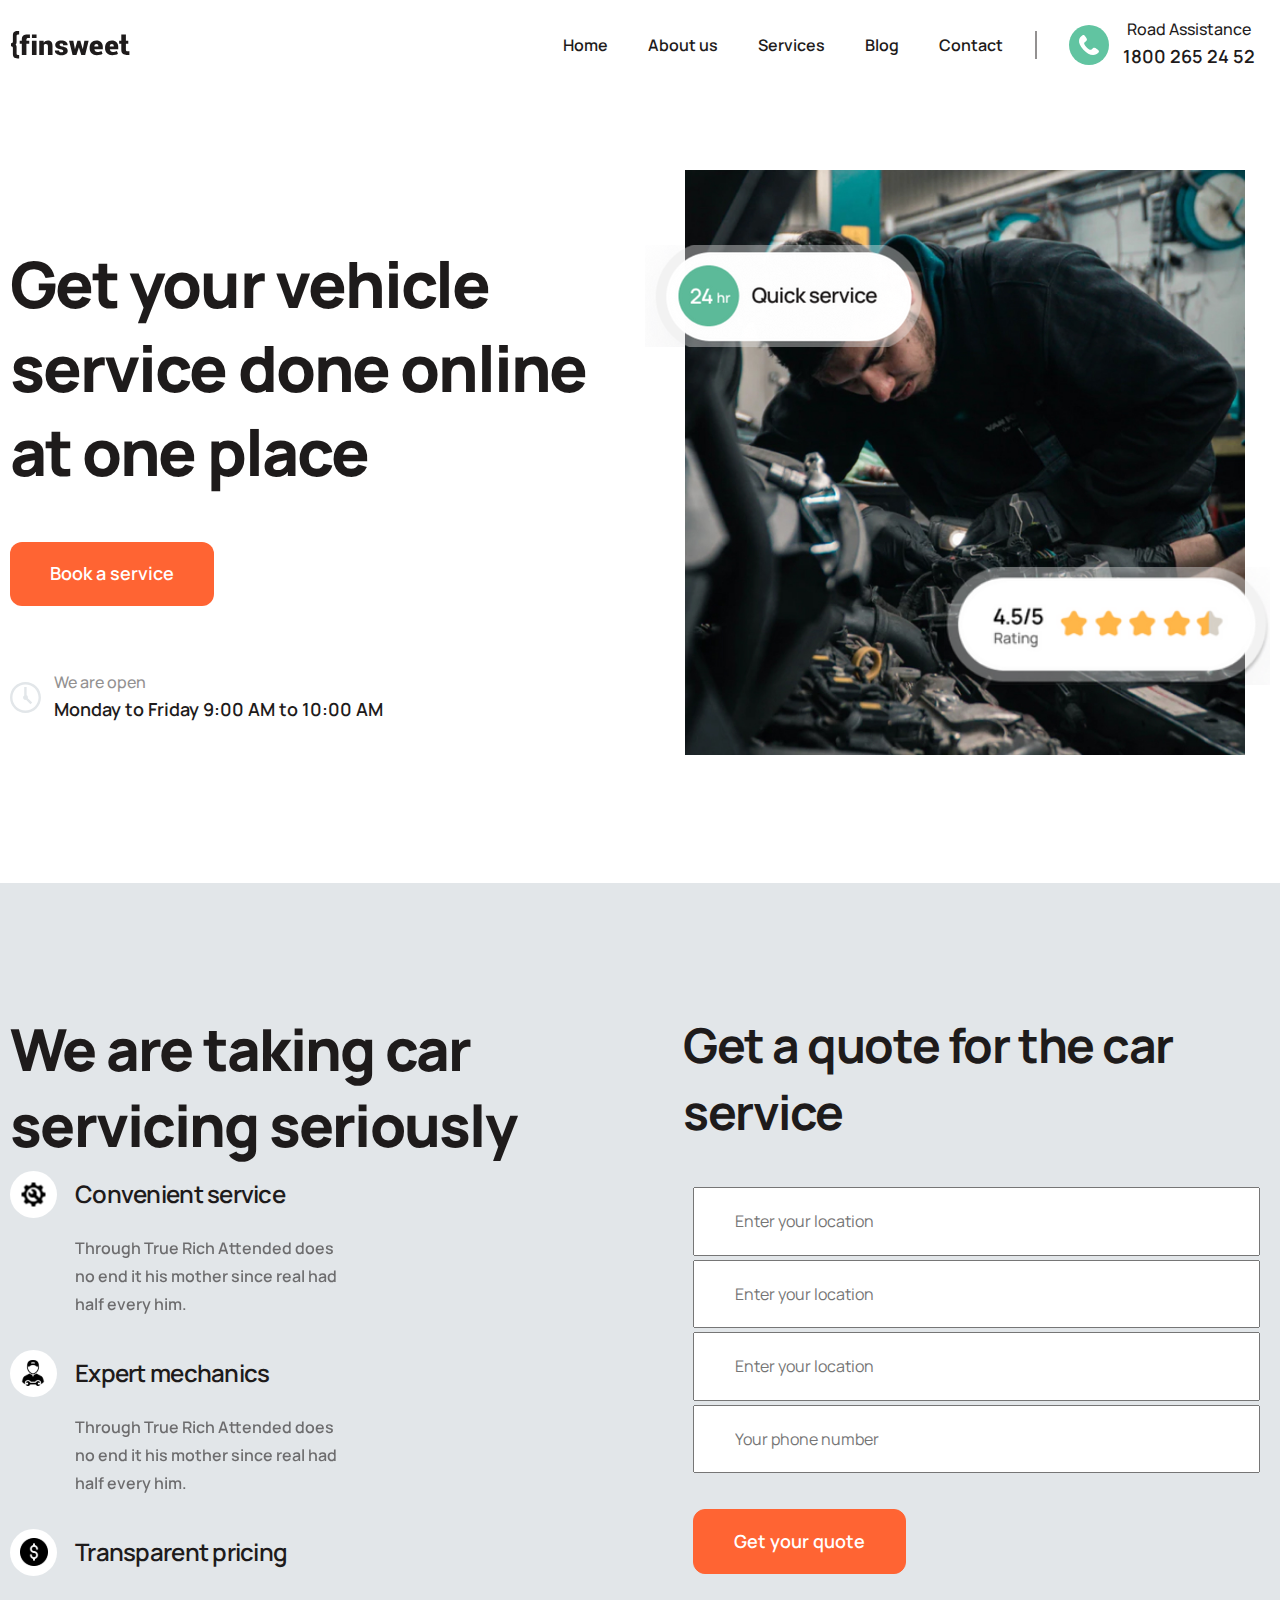
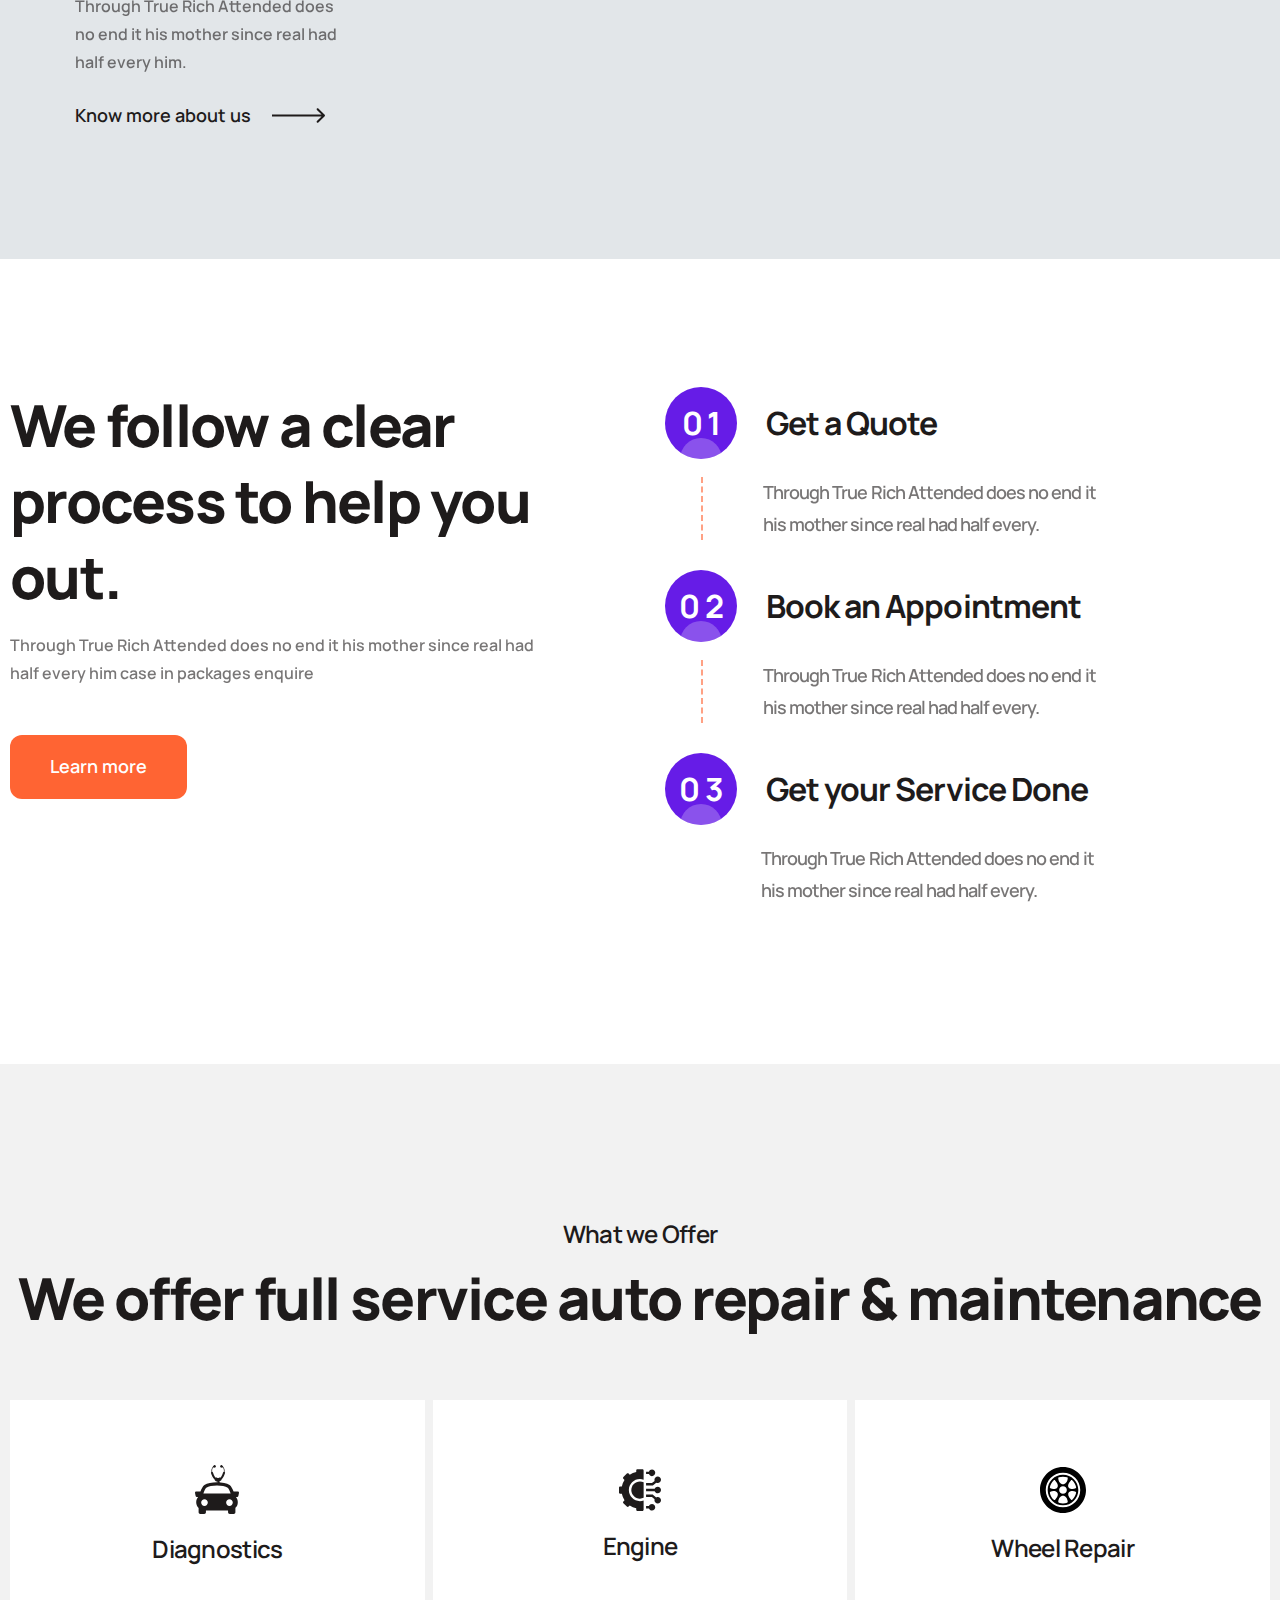
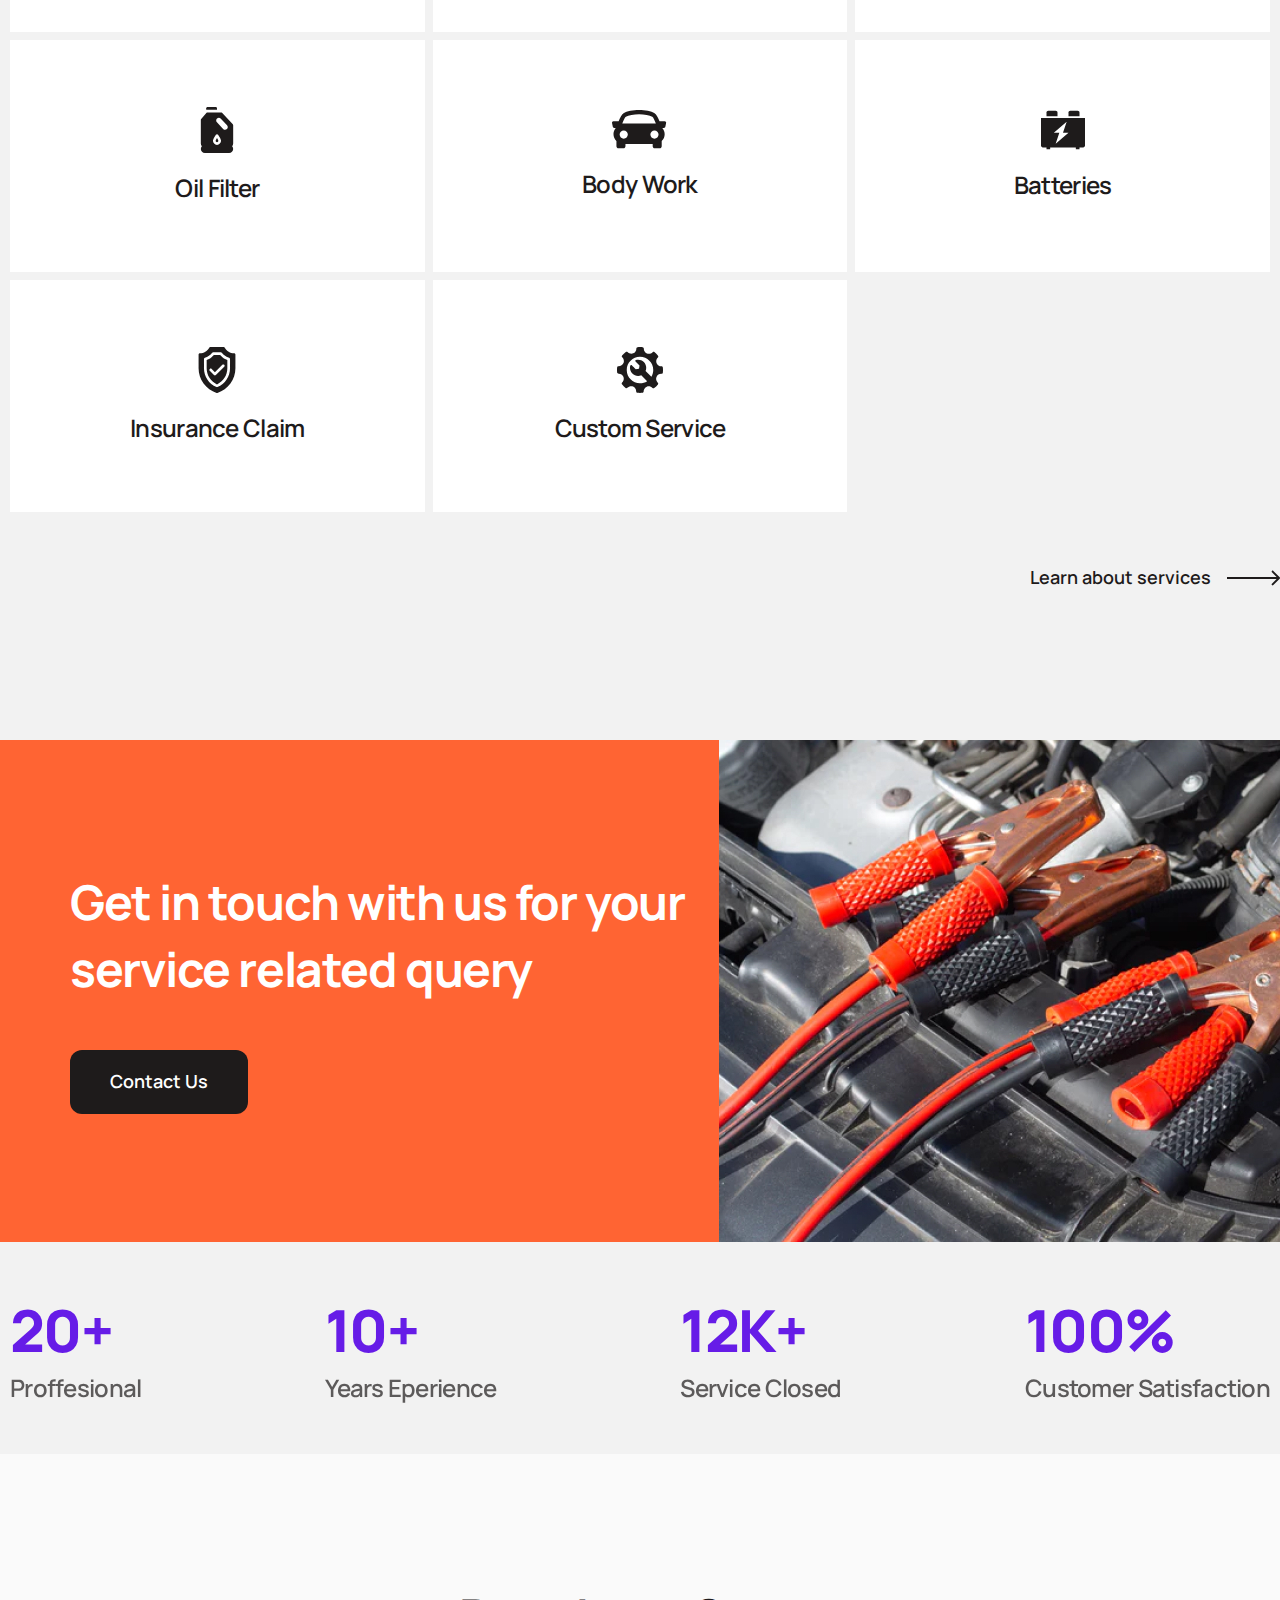
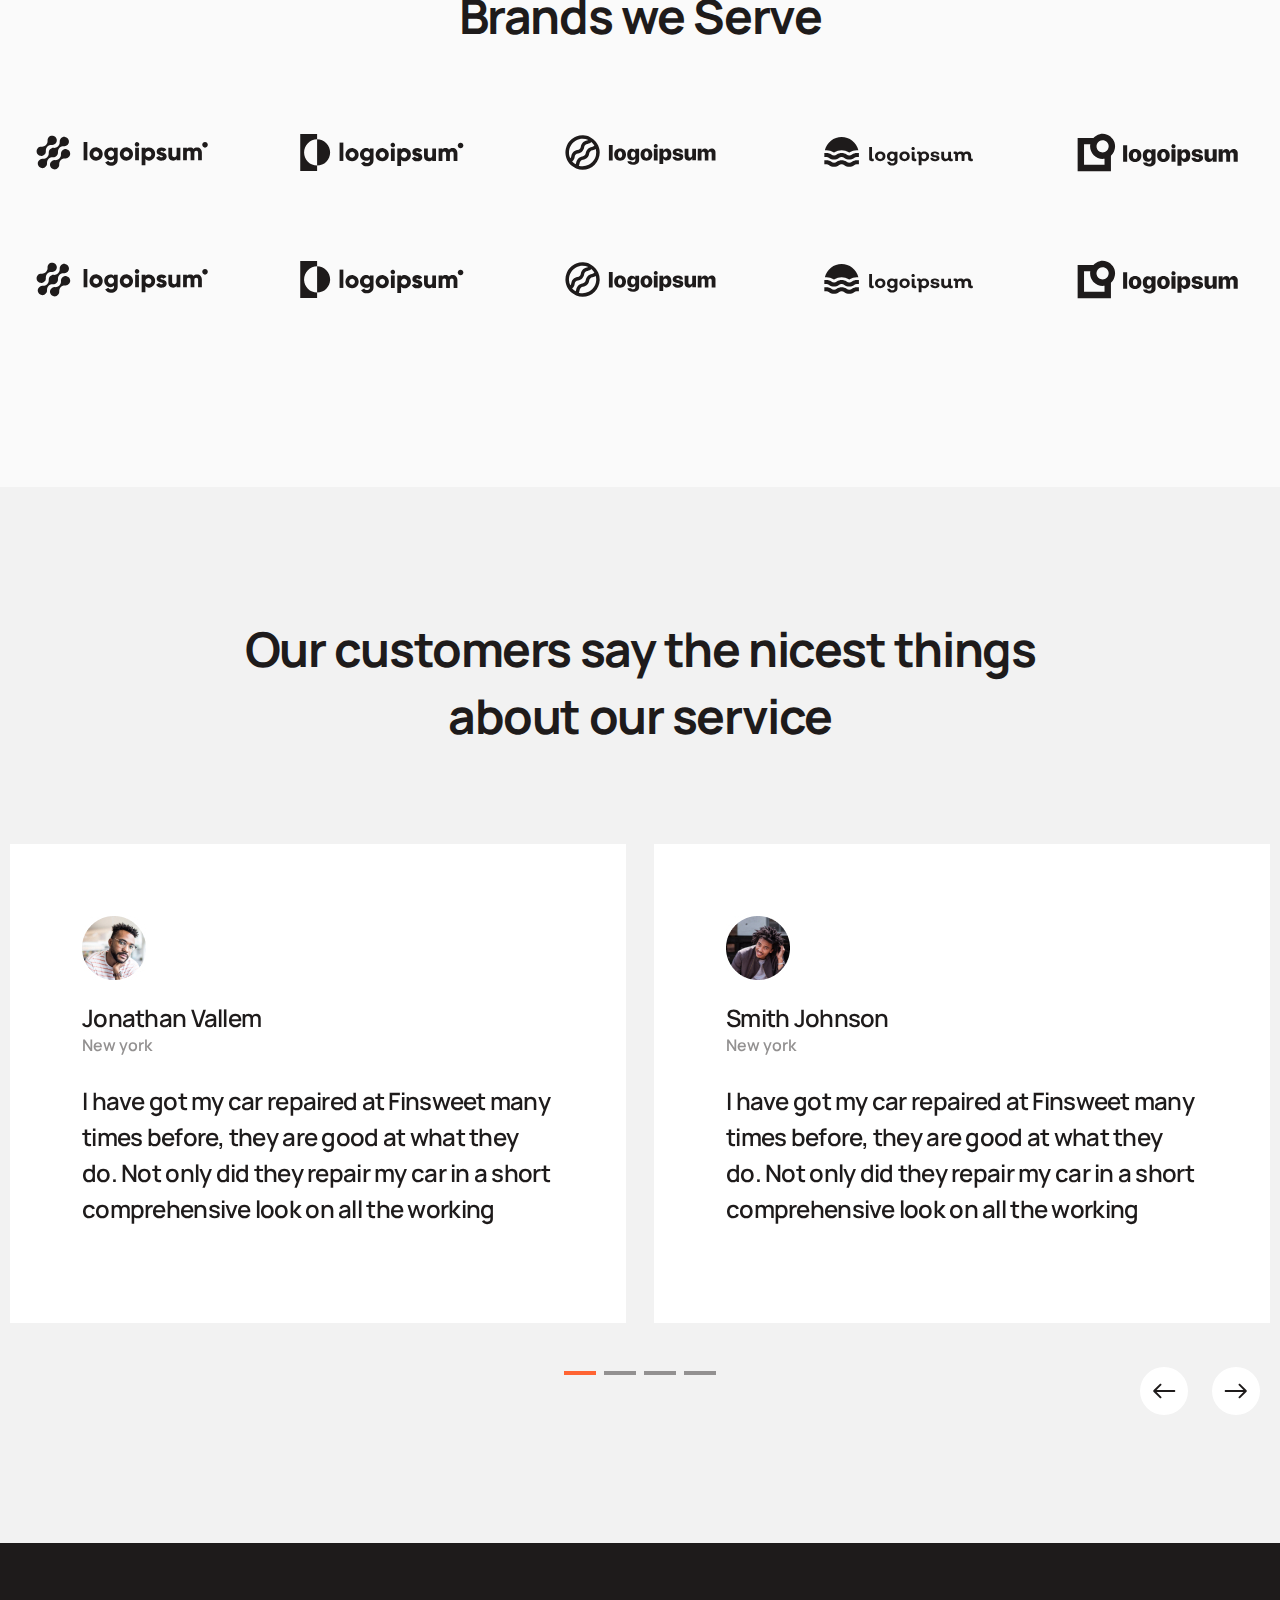
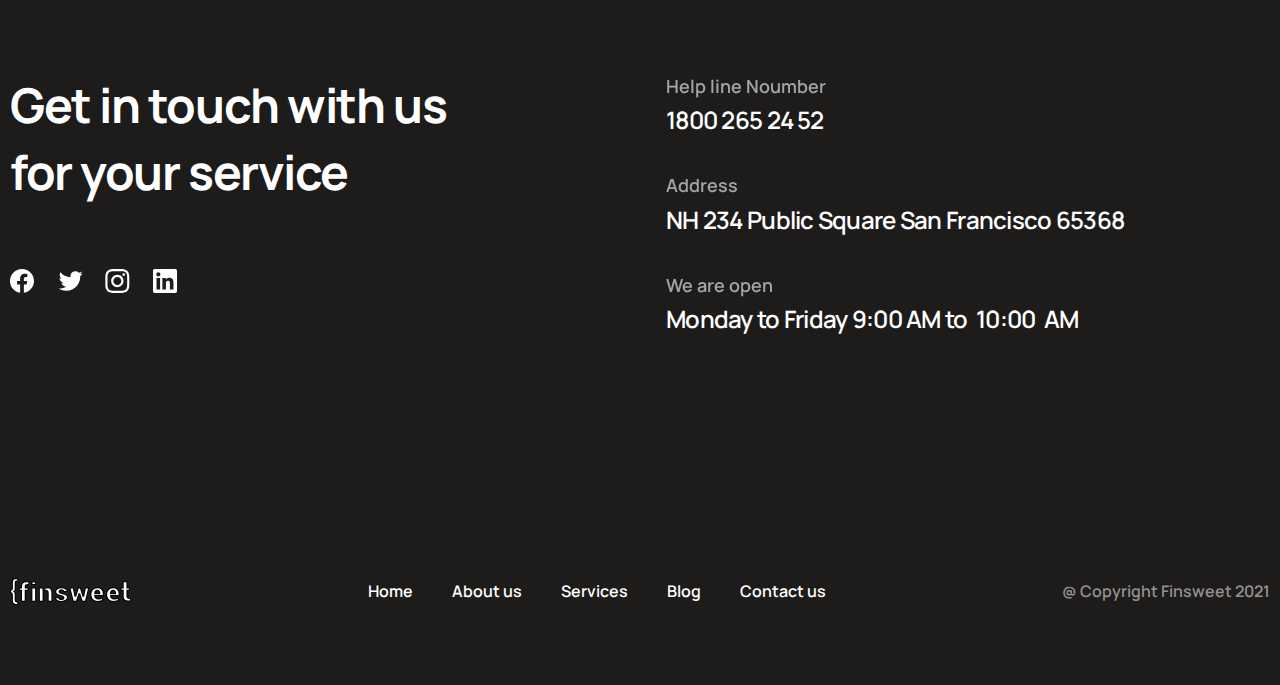
==== index.html @ 0514cd1c "Initial commit" ====
<!DOCTYPE html>
<html lang="en">
<head>
  <meta charset="UTF-8">
  <meta http-equiv="X-UA-Compatible" content="IE=edge">
  <meta name="viewport" content="width=device-width, initial-scale=1.0">
  <title>Home</title>
  <link rel="stylesheet" href="https://unpkg.com/swiper@8/swiper-bundle.min.css"/>
  <link rel="stylesheet" href="./css/style.css">
  <link rel="stylesheet" href="./css/media.css">
  <link rel="stylesheet" href="./css/normalize.css">
  <link rel="preconnect" href="https://fonts.googleapis.com">
  <link rel="preconnect" href="https://fonts.gstatic.com" crossorigin>
  <link href="https://fonts.googleapis.com/css2?family=Manrope&display=swap" rel="stylesheet">
<body>
  <div class="wrapper">

    <header class="header">
      <a href="#" target="Company `s logo">
        <img class ="logo-header" src="./images/Logo-header.svg" alt="logo">
      </a>

      <div class="nav-wrapper">
        <nav class="navigation-header">
          <ul class="navigation-header__list">
            <li class="navigation-header__item">
              <a class="navigation-header__link" href="./index.html">Home</a>
            </li>
            <li class="navigation-header__item">
              <a class="navigation-header__link" href="#">About us</a>
            </li>
            <li class="navigation-header__item">
              <a class="navigation-header__link" href="./services.html">Services</a>
            </li>
            <li class="navigation-header__item">
              <a class="navigation-header__link" href="#">Blog</a>
            </li>
            <li class="navigation-header__item">
              <a class="navigation-header__link" href="#">Contact</a>
            </li>
          </ul>
        </nav>
        <div class="assistance">
          <a class="assistance__link" href="tel:1800 265 24 52" target="_blank">
            <img class="assistance__img" src="./images/Assistance.svg" alt="Company `s tel">
            <div class="assistance__tel">
              <span class="text__tel">Road Assistance</span>
              <span class="tel__tel">1800 265 24 52</span>
            </div>
          </a>
        </div>
      </div>


      <div class="nav-wrapper-mobile">
        <div class="burger-menu">
            <div class="burger-menu_item"></div>
            <div class="burger-menu_item"></div>
            <div class="burger-menu_item"></div> 
        </div>

      </div>

    </header>   
  

    <div class="advantage-wrapper">
      <section class="main-advantage">
        <div class="advantage-block">
          <h1 class="mainadvantage__title">
            Get your vehicle service done online at one place
          </h1>
          <a class="book__link" href="#">
            <div class="book-button">Book a service
            </div>
          </a>
          <div class="opentime">
            <img class="opentime__img" src="./images/Clock.svg" alt="Open time">
            <div class="opentime-text">
              <span class="open">We are open</span>
              <time>Monday to Friday 9:00 AM to  10:00  AM</time>
            </div>  
          </div>
        </div>
        <div class="advantage__img">
          <img class="img-background" src="./images/Advantages.jpg" alt="">
          <a href="#">
            <img class="service__img" src="./images/Service-24hr.png" alt="">
          </a>
          <a href="#">
            <img class="rating__img" src="./images/Rating.png" alt="">
          </a>
        </div>  
      </section>
    </div>  



    <section class="order-form">
      <div class="advantages">
        <h2 class="advantages-title">
          We are taking car servicing seriously
        </h2>
        <ul class="advantages__list">
          <li class="advantages__item">
            <img class="advantages-img__item" src="./images/Service-icon.svg" alt="Convenient service">Convenient service
          </li>
          <p class="advantages__content">
            Through True Rich Attended does no end it his mother since real had half every him.
          </p>
          <li class="advantages__item">
            <img class="advantages-img__item" src="./images/Mechanic-icon.svg" alt="Expert mechanics">Expert mechanics
          </li>
          <p class="advantages__content">
            Through True Rich Attended does no end it his mother since real had half every him.
          </p>
          <li class="advantages__item">
            <img class="advantages-img__item" src="./images/Pricing-icon.svg" alt="Transparent pricing">Transparent pricing
          </li>  
          <p class="advantages__content">
            Through True Rich Attended does no end it his mother since real had half every him.
          </p> 
        </ul>
        <a href="#" class="advantages__link">
          <span class="advantages-link__text">Know more about us</span>
          <img src="./images/Arrow-orderform.svg" alt="about us">  
        </a>    
      </div>

      <div class="form">
        <h3 class="form-title">Get a quote for the car service</h3>
        <form action="#" method="get">
          <input class="form__item" placeholder="Enter your location" type="text" name="1">
          <input class="form__item" placeholder="Enter your location" type="text" name="2">
          <input class="form__item" placeholder="Enter your location" type="text" name="3">
          <input class="form__item" placeholder="Your phone number" type="tel" name="4">
          <button class="form__button" type="submit">Get your quote</button>
        </form>
      </div>
    </section>
   



    <section class="castomer-journay">
      <div class="journay-description">
        <h2 class="journay__title">
          We follow a clear process to help you out.
        </h2>
        <p class="journay__description">
          Through True Rich Attended does no end it his mother since real had half every him case in packages enquire
        </p>
        <a class="journay__link" href="#">
          <div class="journay-button">Learn more
          </div>
        </a>
      </div>

      <div class="journay">
        <ul class="journay__list">
          <li class="journay__item">
            <span class="journay__number"><span class="circle"></span>0 1</span>
            <span>Get a Quote</span>
            <p class="journay__content">Through True Rich Attended does no end it his mother since real had half every.
            </p>
          </li>  
          <li class="journay__item">
            <span class="journay__number"><span class="circle"></span>0 2</span>
            <span>Book an Appointment</span>
            <p class="journay__content">Through True Rich Attended does no end it his mother since real had half every.
            </p>
          </li>  
          <li class="journay__item">
            <span class="journay__number"><span class="circle"></span>0 3</span>
            <span>Get your Service Done</span>
            <p class="journay__content" id="border-none">Through True Rich Attended does no end it his mother since real had half every.
            </p>
          </li>  
        </ul>
      </div>  

    </section>



    <div class="offer-wrapper">
      <section class="offer">
        <p class="offer__remark">What we Offer</p>
        <h2 class="offer__title">We offer full service auto repair & maintenance</h2>
    
        <ul class="offer__list">
          <li class="offer__item">
            <svg class="offer__img" width="44" height="49" viewBox="0 0 44 49" fill="none" xmlns="http://www.w3.org/2000/svg">
              <path d="M0.252823 27.0168C0.468002 26.7485 0.789085 26.5918 1.12594 26.5918H5.40814C6.46489 23.7426 7.8416 20.9509 9.40644 19.8971C14.8198 16.2566 29.1783 16.2566 34.5916 19.8971C36.1575 20.952 37.5286 23.7472 38.591 26.5918H42.8732C43.2134 26.5918 43.5334 26.7485 43.7463 27.0168C43.9604 27.284 44.046 27.6375 43.9761 27.9773L43.3419 31.1191C43.2337 31.6546 42.7718 32.037 42.2389 32.037H40.9704C42.195 33.4812 42.7887 35.2997 42.7966 37.1193C42.8045 39.3674 41.9697 41.399 40.4431 42.8363C40.4262 42.8513 40.4093 42.8616 40.3936 42.8766V47.2726C40.3936 48.225 39.6365 49.0001 38.7037 49.0001H34.7538C33.821 49.0001 33.0639 48.225 33.0639 47.2726V45.5059H10.9364V47.2726C10.9364 48.225 10.1793 49.0001 9.24647 49.0001H5.29661C4.36604 49.0001 3.60671 48.225 3.60671 47.2726V42.963C1.98666 41.4462 1.21269 39.3594 1.20255 37.276C1.19579 35.3941 1.81654 33.5088 3.11326 32.0347H1.76022C1.22508 32.0347 0.763172 31.6523 0.657272 31.1156L0.0218735 27.975C-0.0434723 27.6375 0.0387688 27.2863 0.252823 27.0168ZM32.7361 22.7821C28.4212 19.8787 15.5791 19.8787 11.2665 22.7821C10.4283 23.3441 9.35012 25.6163 8.36209 28.3988H35.6382C34.6524 25.6175 33.5743 23.3464 32.7361 22.7821ZM37.79 37.5524C37.79 35.6751 36.3006 34.1549 34.4654 34.1549C32.6279 34.1549 31.1408 35.6751 31.1408 37.5524C31.1408 39.4296 32.6279 40.951 34.4654 40.951C36.3006 40.951 37.79 39.4296 37.79 37.5524ZM9.49094 40.951C11.3262 40.951 12.8155 39.4296 12.8155 37.5524C12.8155 35.6751 11.3262 34.1549 9.49094 34.1549C7.65345 34.1549 6.16634 35.6751 6.16634 37.5524C6.16634 39.4296 7.65571 40.951 9.49094 40.951Z" fill="#1E1B1B"/>
              <mask id="mask0_482_1528" style="mask-type:alpha" maskUnits="userSpaceOnUse" x="6" y="0" width="25" height="28">
              <path d="M26.5548 14.4818C26.5055 15.0402 26.198 15.5656 25.6835 15.8602C25.2563 16.1048 24.8161 16.2847 24.3664 16.4064C24.6198 17.2806 25.0853 18.5457 25.914 19.9007C26.7012 21.1883 26.7105 22.7423 25.9388 24.1645C24.8019 26.2606 22.2915 27.6691 19.691 27.6691C17.9051 27.6691 16.3173 26.8283 15.2205 25.3014C13.653 23.1184 13.3056 19.8968 14.2919 16.6853C15.2062 13.7082 13.9834 12.12 13.1744 11.4373C12.5149 12.0871 11.6203 12.4878 10.6316 12.4878C8.60565 12.4878 6.96218 10.8082 6.96218 8.73616C6.96218 6.66411 8.60565 4.98501 10.6316 4.98501C12.6585 4.98501 14.301 6.66459 14.301 8.73616C14.301 9.0279 14.2655 9.31025 14.204 9.58283C15.7317 10.7252 17.4954 13.2966 16.2611 17.3169C15.4828 19.852 15.7216 22.4327 16.8852 24.0525C17.3785 24.74 18.2664 25.5593 19.6916 25.5593C21.5355 25.5593 23.3624 24.5648 24.134 23.1416C24.4186 22.6166 24.6543 21.8214 24.1635 21.0185C23.0674 19.2249 22.5188 17.5512 22.2587 16.5282C21.6495 16.4344 21.0547 16.2335 20.4825 15.9212C19.9725 15.6428 19.6596 15.1389 19.5907 14.5943C17.1663 12.3538 16.0469 8.31686 15.9825 8.0806C15.8518 7.59595 16.0752 7.0984 16.4917 6.87154C16.1569 3.84091 17.2541 2.31345 17.9162 1.69128C17.8657 1.40011 17.9797 1.08865 18.2299 0.921722L19.4465 0.108913C19.7642 -0.103252 20.1637 0.00382639 20.3379 0.349531L20.9176 1.49477C21.0922 1.84057 20.9383 2.20932 20.5735 2.31933L19.1981 2.7338C18.8494 2.83889 18.4316 2.66855 18.2341 2.35613C17.686 2.94644 16.8967 4.26069 17.1686 6.76778C17.5424 6.84052 17.8628 7.11889 17.9713 7.51913C18.3018 8.7317 19.2563 11.2363 20.6735 12.7382C21.1246 12.56 21.6432 12.5688 22.1032 12.8192C22.4028 12.9828 22.6957 13.0652 22.9964 13.0716H23.0584C23.3753 13.0647 23.6847 12.9734 24.0015 12.7922C24.4502 12.5349 24.9612 12.5123 25.4118 12.6748C26.7973 11.1668 27.7315 8.7152 28.0565 7.51932C28.1653 7.12012 28.4869 6.84109 28.8594 6.76844C29.1318 4.26135 28.3428 2.9471 27.7939 2.3568C27.5963 2.66912 27.179 2.83955 26.8302 2.73437L25.4548 2.3199C25.0906 2.20989 24.9357 1.84056 25.1108 1.49533L25.69 0.350005C25.8646 0.00420578 26.2641 -0.102778 26.5814 0.109387L27.7992 0.922765C28.0492 1.08969 28.1629 1.40106 28.1127 1.69232C28.7737 2.31459 29.8719 3.84138 29.5369 6.87249C29.9537 7.09945 30.1763 7.5969 30.0462 8.08212C29.9829 8.31344 28.8972 12.2217 26.5548 14.4818ZM10.6316 7.27083C9.8409 7.27083 9.1986 7.92648 9.1986 8.73635C9.1986 9.54565 9.8409 10.2018 10.6316 10.2018C11.4233 10.2018 12.0652 9.54565 12.0652 8.73635C12.0652 7.92639 11.4238 7.27083 10.6316 7.27083Z" fill="black"/>
              </mask>
              <g mask="url(#mask0_482_1528)">
              <path d="M51.5149 -2.65552H18.486L15.0996 6.21235L18.486 19.5379H51.5149V-2.65552Z" fill="#1E1B1B"/>
              </g>
            </svg>
            <span class="offer__name">Diagnostics</span>
          </li>
          <li class="offer__item">
            <svg class="offer__img" width="42" height="42" viewBox="0 0 42 42" fill="none" xmlns="http://www.w3.org/2000/svg">
              <path d="M32.9766 7.13672C31.6023 7.13672 30.4234 6.2872 29.9356 5.08594H27.0703V2.625H29.9356C30.4234 1.42373 31.6023 0.574219 32.9766 0.574219C34.7858 0.574219 36.2578 2.04619 36.2578 3.85547C36.2578 5.66475 34.7858 7.13672 32.9766 7.13672Z" fill="#1E1B1B"/>
              <path d="M38.7188 14.1094C38.1794 14.1094 37.6706 13.9778 37.2212 13.7462L34.1745 16.2852C33.9533 16.4694 33.6746 16.5703 33.3867 16.5703H27.0703V14.1094H32.9412L35.6126 11.8832C35.4997 11.5519 35.4375 11.1973 35.4375 10.8281C35.4375 9.01884 36.9095 7.54688 38.7188 7.54688C40.528 7.54688 42 9.01884 42 10.8281C42 12.6374 40.528 14.1094 38.7188 14.1094Z" fill="#1E1B1B"/>
              <path d="M38.7188 24.3633C37.3445 24.3633 36.1656 23.5138 35.6778 22.3125H27.0703V19.8516H35.6778C36.1656 18.6503 37.3445 17.8008 38.7188 17.8008C40.528 17.8008 42 19.2727 42 21.082C42 22.8913 40.528 24.3633 38.7188 24.3633Z" fill="#1E1B1B"/>
              <path d="M34.1745 25.879L37.2212 28.4179C37.6706 28.1863 38.1794 28.0547 38.7188 28.0547C40.528 28.0547 42 29.5267 42 31.3359C42 33.1452 40.528 34.6172 38.7188 34.6172C36.9095 34.6172 35.4375 33.1452 35.4375 31.3359C35.4375 30.9668 35.4997 30.6122 35.6126 30.2809L32.9412 28.0547H27.0703V25.5938H33.3867C33.6746 25.5938 33.9533 25.6946 34.1745 25.879Z" fill="#1E1B1B"/>
              <path d="M32.9766 35.0273C34.7858 35.0273 36.2578 36.4993 36.2578 38.3086C36.2578 40.1179 34.7858 41.5898 32.9766 41.5898C31.6023 41.5898 30.4234 40.7403 29.9356 39.5391H27.0703V37.0781H29.9356C30.4234 35.8769 31.6023 35.0273 32.9766 35.0273Z" fill="#1E1B1B"/>
              <path d="M12.3047 21.082C12.3047 16.3327 16.1686 12.4688 20.918 12.4688C22.2383 12.4688 23.4899 12.7678 24.6094 13.301V28.8631C23.4899 29.3963 22.2383 29.6953 20.918 29.6953C16.1686 29.6953 12.3047 25.8314 12.3047 21.082Z" fill="#1E1B1B"/>
              <path d="M23.3789 42H18.457C17.7775 42 17.2266 41.4491 17.2266 40.7695V39.1679C14.9176 38.6975 12.708 37.7821 10.7399 36.4806L9.60701 37.6134C9.12647 38.0939 8.34742 38.0939 7.86688 37.6134L4.38662 34.1331C3.90608 33.6527 3.90608 32.8735 4.38662 32.393L5.51939 31.2601C4.21788 29.292 3.3025 27.0824 2.83213 24.7734H1.23047C0.550922 24.7734 0 24.2225 0 23.543V18.6211C0 17.9415 0.550922 17.3906 1.23047 17.3906H2.83213C3.3025 15.0817 4.21788 12.8721 5.51939 10.9038L4.38654 9.77099C4.15579 9.54023 4.02618 9.22728 4.02618 8.90096C4.02618 8.57464 4.15579 8.26178 4.38654 8.03102L7.86688 4.55069C8.34742 4.07014 9.12647 4.07014 9.60701 4.55069L10.7399 5.68345C12.708 4.38195 14.9176 3.46664 17.2266 2.99619V1.39453C17.2266 0.714985 17.7775 0.164062 18.457 0.164062H23.3789C24.0585 0.164062 24.6094 0.714985 24.6094 1.39453V10.6413C23.4542 10.2316 22.2118 10.0078 20.918 10.0078C14.8116 10.0078 9.84375 14.9757 9.84375 21.082C9.84375 27.1884 14.8116 32.1562 20.918 32.1562C22.2118 32.1562 23.4542 31.9325 24.6094 31.5228V40.7695C24.6094 41.4491 24.0585 42 23.3789 42Z" fill="#1E1B1B"/>
            </svg>
            <span class="offer__name">Engine</span> 
          </li>
          <li class="offer__item">
            <svg class="offer__img" width="46" height="46" viewBox="0 0 46 46" fill="none" xmlns="http://www.w3.org/2000/svg">
              <path d="M22.9999 7.66675C14.5452 7.66675 7.6665 14.5455 7.6665 23.0001C7.6665 31.4548 14.5452 38.3335 22.9999 38.3335C31.4545 38.3335 38.3332 31.4548 38.3332 23.0001C38.3332 14.5455 31.4545 7.66675 22.9999 7.66675ZM30.8444 13.3943C31.0166 13.2025 31.2599 13.0892 31.5182 13.0789C31.7409 13.0537 32.0274 13.1622 32.2145 13.34C34.2023 15.2221 35.5537 17.6179 36.1189 20.2683C36.2088 20.6913 36.0047 21.1218 35.621 21.3202C34.6832 21.805 33.5696 22.0399 32.5027 22.0399C31.112 22.0399 29.7943 21.6411 29.0306 20.8775C27.406 19.2538 28.0835 16.4565 30.8444 13.3943ZM15.1554 32.7556C14.9832 32.9474 14.7399 33.0616 14.4816 33.072C14.4704 33.0729 14.4573 33.0729 14.4441 33.0729C14.199 33.0729 13.9631 32.9792 13.7853 32.8108C11.7975 30.9287 10.4461 28.5329 9.88088 25.8816C9.79104 25.4586 9.99507 25.0281 10.3788 24.8297C12.5388 23.7151 15.6197 23.9228 16.9692 25.2723C18.592 26.8962 17.9144 29.6935 15.1554 32.7556ZM16.9691 20.8776C16.2054 21.6412 14.8877 22.04 13.497 22.04C12.4301 22.04 11.3183 21.805 10.3787 21.3203C9.99498 21.1219 9.79095 20.6914 9.88079 20.2684C10.4461 17.618 11.7974 15.2222 13.7852 13.3401C13.9724 13.1623 14.2476 13.0519 14.4815 13.079C14.7398 13.0894 14.9831 13.2026 15.1553 13.3944C17.9162 16.4565 18.5938 19.2538 16.9691 20.8776ZM27.084 35.7795C25.7569 36.2025 24.383 36.4168 22.9999 36.4168C21.6167 36.4168 20.2427 36.2026 18.9158 35.7795C18.4946 35.6447 18.2195 35.2404 18.2494 34.7997C18.489 31.3509 20.531 28.7501 22.9999 28.7501C25.4687 28.7501 27.5107 31.3509 27.7504 34.7996C27.7803 35.2404 27.5052 35.6447 27.084 35.7795ZM19.1665 23.0001C19.1665 20.886 20.8867 19.1667 22.9999 19.1667C25.1131 19.1667 26.8332 20.8859 26.8332 23.0001C26.8332 25.1143 25.1131 26.8335 22.9999 26.8335C20.8867 26.8335 19.1665 25.1142 19.1665 23.0001ZM27.7504 11.2764C27.5107 14.7242 25.4687 17.325 22.9999 17.325C20.531 17.325 18.489 14.7242 18.2494 11.2764C18.2195 10.8356 18.4927 10.4313 18.9139 10.2975C21.568 9.44952 24.4318 9.44952 27.0859 10.2975C27.5071 10.4313 27.7803 10.8356 27.7504 11.2764ZM36.1189 25.7291C35.5536 28.3804 34.2023 30.7763 32.2145 32.6583C32.0367 32.8268 31.8009 32.9204 31.5557 32.9204C31.5426 32.9204 31.5295 32.9204 31.5182 32.9195C31.2599 32.9092 31.0166 32.796 30.8444 32.6041C28.0836 29.542 27.406 26.7437 29.0306 25.12C30.3802 23.7695 33.4592 23.5645 35.621 24.6773C36.0047 24.8756 36.2088 25.3061 36.1189 25.7291Z" fill="black"/>
              <path d="M23 0C10.317 0 0 10.318 0 23C0 35.682 10.317 46 23 46C35.683 46 46 35.682 46 23C46 10.318 35.683 0 23 0ZM23 40.25C13.4878 40.25 5.75 32.5113 5.75 23C5.75 13.4887 13.4878 5.75 23 5.75C32.5122 5.75 40.25 13.4887 40.25 23C40.25 32.5113 32.5122 40.25 23 40.25Z" fill="black"/>
            </svg>
            <span class="offer__name">Wheel Repair</span>
          </li>
          <li class="offer__item">
            <svg class="offer__img" width="34" height="46" viewBox="0 0 34 46" fill="none" xmlns="http://www.w3.org/2000/svg">
              <path d="M33.1719 18.1934C33.1719 17.8501 33.0409 17.5197 32.8056 17.2697L22.0243 5.8146C21.7696 5.54408 21.4146 5.39062 21.043 5.39062H7.56641C7.18152 5.39062 6.81495 5.55522 6.55917 5.8429L1.16854 11.9074C0.949324 12.1541 0.828125 12.4726 0.828125 12.8027V36.5664C0.828125 37.6009 1.21868 38.5459 1.86007 39.2617C1.21868 39.9775 0.828125 40.9226 0.828125 41.957C0.828125 44.1863 2.6418 46 4.87109 46H29.1289C31.3582 46 33.1719 44.1863 33.1719 41.957C33.1719 40.9226 32.7813 39.9775 32.1399 39.2617C32.7814 38.5459 33.1719 37.6009 33.1719 36.5664V18.1934ZM17 37.9137C14.7707 37.9137 12.957 36.1 12.957 33.8707C12.957 33.3157 13.1156 32.3044 14.4866 29.941C15.1791 28.7471 15.8624 27.7558 15.8911 27.7142C16.1428 27.35 16.5573 27.1325 17 27.1325C17.4428 27.1325 17.8572 27.3499 18.1089 27.7142C18.1376 27.7558 18.8209 28.7471 19.5134 29.941C20.8844 32.3045 21.043 33.3157 21.043 33.8707C21.043 36.1 19.2293 37.9137 17 37.9137ZM26.9347 22.0143C26.4135 22.5052 25.7502 22.7474 25.0869 22.7474C24.3697 22.7474 23.655 22.4631 23.1246 21.8998L16.9351 15.3234C15.9139 14.239 15.9665 12.5333 17.0496 11.5134C18.1354 10.4934 19.8423 10.5448 20.8596 11.6278L27.0491 18.2042C28.0704 19.2887 28.0177 20.9943 26.9347 22.0143Z" fill="#1E1B1B"/>
              <path d="M15.6523 33.8724C15.6523 34.614 16.2569 35.2186 17 35.2186C17.7427 35.2186 18.347 34.6145 18.3477 33.872C18.3362 33.4585 17.776 32.2846 17.0003 30.978C16.2239 32.286 15.6633 33.4604 15.6523 33.8724Z" fill="#1E1B1B"/>
              <path d="M15.6523 0H7.56641C6.82214 0 6.21875 0.603391 6.21875 1.34766V2.69531H17V1.34766C17 0.603391 16.3966 0 15.6523 0Z" fill="#1E1B1B"/>
            </svg>
            <span class="offer__name">Oil Filter</span>
          </li>
          <li class="offer__item">
            <svg class="offer__img" width="55" height="39" viewBox="0 0 55 39" fill="none" xmlns="http://www.w3.org/2000/svg">
              <path d="M53.8345 11.8573C53.5697 11.5343 53.1746 11.3457 52.7601 11.3457H47.4905C46.19 7.91585 44.4959 4.55528 42.5702 3.28675C35.9087 -1.09558 18.2394 -1.09558 11.5778 3.28675C9.65078 4.55666 7.96357 7.92139 6.65622 11.3457H1.38661C0.967927 11.3457 0.574197 11.5343 0.312172 11.8573C0.0487611 12.1789 -0.0566033 12.6046 0.0293518 13.0135L0.80988 16.7956C0.942972 17.4402 1.51139 17.9005 2.16714 17.9005H3.7282C2.22121 19.639 1.49059 21.8281 1.48089 24.0186C1.47118 26.7248 2.49848 29.1703 4.37702 30.9005C4.39782 30.9186 4.41861 30.931 4.43802 30.9491V36.2408C4.43802 37.3874 5.36966 38.3204 6.51758 38.3204H11.3782C12.5261 38.3204 13.4578 37.3874 13.4578 36.2408V34.1141H40.6875V36.2408C40.6875 37.3874 41.6192 38.3204 42.7671 38.3204H47.6277C48.7729 38.3204 49.7073 37.3874 49.7073 36.2408V31.053C51.7009 29.2272 52.6533 26.7151 52.6658 24.2071C52.6741 21.9418 51.9102 19.6723 50.3145 17.8977H51.9795C52.6381 17.8977 53.2065 17.4375 53.3368 16.7914L54.1187 13.0108C54.1991 12.6046 54.0979 12.1817 53.8345 11.8573ZM13.8612 6.75961C19.171 3.26456 34.9743 3.26456 40.2813 6.75961C41.3128 7.43616 42.6395 10.1715 43.8554 13.521H10.2899C11.503 10.1729 12.8297 7.43893 13.8612 6.75961ZM7.64193 24.5399C7.64193 22.2801 9.47472 20.4501 11.7331 20.4501C13.9943 20.4501 15.8243 22.2801 15.8243 24.5399C15.8243 26.7996 13.9943 28.631 11.7331 28.631C9.47472 28.631 7.64193 26.7996 7.64193 24.5399ZM42.4663 28.631C40.2078 28.631 38.3751 26.7996 38.3751 24.5399C38.3751 22.2801 40.2078 20.4501 42.4663 20.4501C44.7274 20.4501 46.5574 22.2801 46.5574 24.5399C46.5574 26.7996 44.7247 28.631 42.4663 28.631Z" fill="#1E1B1B"/>
            </svg>
            <span class="offer__name">Body Work</span>
          </li>
          <li class="offer__item">
            <svg class="offer__img" width="44" height="40" viewBox="0 0 44 40" fill="none" xmlns="http://www.w3.org/2000/svg">
              <path d="M38.5 2.58322C38.5 1.57077 37.6792 0.75 36.6668 0.75H29.3332C28.3208 0.75 27.5 1.57077 27.5 2.58322V6.25H38.5V2.58322Z" fill="#1E1B1B"/>
              <path d="M16.5 2.58322C16.5 1.57077 15.6792 0.75 14.6668 0.75H7.33322C6.32077 0.75 5.5 1.57077 5.5 2.58322V6.25H16.5V2.58322Z" fill="#1E1B1B"/>
              <path d="M0 8.08325V35.5833C0 36.5957 0.82077 37.4168 1.83322 37.4168H5.5V39.25H9.16678V37.4168H34.8332V39.25H38.5V37.4168H42.1668C43.1792 37.4168 44 36.5957 44 35.5833V8.08325H0ZM14.6668 33.75L18.3332 22.75H12.8332L25.6668 11.75L22 22.75H27.5L14.6668 33.75Z" fill="#1E1B1B"/>
            </svg>
            <span class="offer__name">Batteries</span>
          </li>
          <li class="offer__item">
            <svg class="offer__img" width="38" height="46" viewBox="0 0 38 46" fill="none" xmlns="http://www.w3.org/2000/svg">
              <path d="M22.1472 8.08594H15.8528C13.8933 10.3195 11.4334 12.04 8.66797 13.1154V21.3604C8.66797 28.3331 12.7046 34.5863 19 37.4487C25.2954 34.5863 29.332 28.3331 29.332 21.3604V13.1163C26.5657 12.0409 24.1067 10.3204 22.1472 8.08594ZM26.2423 19.6785L17.8563 28.0637C17.593 28.3269 17.248 28.4589 16.9039 28.4589C16.5589 28.4589 16.2139 28.3268 15.9507 28.0637L11.7577 23.8716C11.2321 23.3451 11.2321 22.4916 11.7577 21.9651C12.2842 21.4395 13.1377 21.4395 13.6642 21.9651L16.9039 25.2049L24.3367 17.773C24.8623 17.2465 25.7158 17.2465 26.2423 17.773C26.7679 18.2994 26.7679 19.152 26.2423 19.6785ZM36.0622 6.28906C32.1774 6.28906 28.6393 4.15438 26.8263 0.71875C26.5935 0.276719 26.1345 0 25.6349 0H12.3649C11.8654 0 11.4063 0.276719 11.1727 0.71875C9.36066 4.15438 5.82262 6.28906 1.92969 6.28906C1.18578 6.28906 0.582031 6.89281 0.582031 7.63672V21.3604C0.582031 26.8777 2.30613 32.1461 5.56746 36.5961C8.82879 41.046 13.3327 44.2758 18.5939 45.9371C18.726 45.9793 18.8634 46 19 46C19.1366 46 19.274 45.9793 19.4061 45.9371C24.6674 44.2759 29.1712 41.0461 32.4325 36.5961C35.6939 32.146 37.418 26.8777 37.418 21.3604V7.63672C37.418 6.89281 36.8061 6.28906 36.0622 6.28906ZM32.0273 21.2993C32.0273 29.5523 27.1174 36.933 19.5184 40.1018C19.3522 40.171 19.1761 40.2051 19 40.2051C18.8239 40.2051 18.6469 40.1709 18.4816 40.1018C10.8826 36.933 5.97266 29.5522 5.97266 21.2993V12.1064C5.97266 11.5243 6.34641 11.0077 6.89984 10.8262C9.75957 9.88551 12.2788 8.15602 14.1844 5.82457C14.4404 5.51102 14.8241 5.32953 15.2284 5.32953H22.7716C23.1849 5.32953 23.6719 5.64937 23.8155 5.82457C25.7211 8.15602 28.2403 9.88551 31.1001 10.8262C31.4946 10.9555 31.7964 11.2547 31.9383 11.6276C31.9402 11.6312 31.941 11.6357 31.9428 11.6393C31.977 11.7318 32.0012 11.8288 32.0148 11.9286C32.0157 11.9384 32.0174 11.9492 32.0184 11.9591C32.0238 12.0076 32.0273 12.0561 32.0273 12.1064V21.2993Z" fill="#1E1B1B"/>
            </svg>
            <span class="offer__name">Insurance Claim</span>
          </li>
          <li class="offer__item">
            <svg class="offer__img" width="46" height="46" viewBox="0 0 46 46" fill="none" xmlns="http://www.w3.org/2000/svg">
              <path d="M45.8549 20.4463C45.7822 19.7998 45.0281 19.3134 44.376 19.3134C42.2685 19.3134 40.3981 18.0764 39.6137 16.1619C38.813 14.2014 39.3296 11.9154 40.8998 10.475C41.3944 10.0228 41.4547 9.26565 41.0401 8.74006C39.9611 7.37021 38.7352 6.13264 37.3964 5.06019C36.8726 4.64004 36.1029 4.69853 35.6484 5.20163C34.2775 6.71989 31.8149 7.28407 29.9119 6.49013C27.9323 5.65719 26.6828 3.65055 26.8056 1.4967C26.846 0.819725 26.351 0.231479 25.6764 0.1529C23.9582 -0.0460337 22.2249 -0.0518028 20.5018 0.139372C19.8357 0.212978 19.3412 0.787299 19.3633 1.45572C19.4379 3.58848 18.1743 5.55971 16.2138 6.36281C14.3336 7.13089 11.8882 6.57089 10.5201 5.06596C10.0679 4.57022 9.31176 4.50935 8.78439 4.92054C7.40618 6.00214 6.1527 7.2405 5.06374 8.59922C4.63941 9.12739 4.70208 9.89288 5.2008 10.3467C6.80202 11.7967 7.31825 14.1023 6.48691 16.0857C5.69316 17.9765 3.72989 19.1946 1.48254 19.1946C0.753246 19.1711 0.234228 19.6611 0.15366 20.3244C-0.0484564 22.0517 -0.0506446 23.8127 0.143912 25.5541C0.216523 26.2034 0.992961 26.6857 1.65223 26.6857C3.65549 26.6347 5.57758 27.8741 6.38505 29.837C7.18855 31.7975 6.67132 34.0824 5.09855 35.5249C4.60659 35.977 4.54373 36.7324 4.9591 37.2574C6.02717 38.6187 7.2542 39.857 8.597 40.9386C9.12417 41.3632 9.89086 41.3037 10.3478 40.8C11.724 39.2781 14.1862 38.715 16.0815 39.5105C18.0668 40.3413 19.3157 42.3477 19.1938 44.5021C19.1538 45.1791 19.6499 45.7692 20.3221 45.8459C21.2014 45.9488 22.0853 45.9997 22.9719 45.9997C23.8134 45.9997 24.6551 45.9538 25.4968 45.8601C26.1636 45.7865 26.6574 45.2115 26.6349 44.5429C26.5579 42.4112 27.8243 40.4397 29.7824 39.6382C31.6751 38.8652 34.1096 39.4309 35.4785 40.9337C35.9331 41.4284 36.6846 41.4885 37.2142 41.0789C38.59 40.0001 39.8411 38.7623 40.9348 37.4C41.3596 36.8728 41.2993 36.1064 40.7978 35.6518C39.197 34.2028 38.6779 31.8961 39.5093 29.9147C40.2907 28.0493 42.181 26.7969 44.2141 26.7969L44.4985 26.8044C45.1586 26.8579 45.7651 26.3497 45.8449 25.6763C46.048 23.9473 46.0502 22.1884 45.8549 20.4463ZM22.9996 36.2595C15.6762 36.2595 9.73987 30.3232 9.73987 23C9.73987 15.6769 15.6764 9.7405 22.9996 9.7405C30.3227 9.7405 36.2593 15.6769 36.2593 23C36.2593 25.4857 35.574 27.8106 34.3838 29.7988L28.5777 23.9925C28.998 23.0014 29.22 21.927 29.2198 20.8181C29.2198 18.6468 28.3742 16.6055 26.8386 15.0703C25.3034 13.5352 23.2622 12.6897 21.0912 12.6897C20.3667 12.6897 19.6456 12.786 18.9479 12.976C18.6423 13.0593 18.3925 13.3112 18.3111 13.6173C18.228 13.9304 18.3217 14.2513 18.5664 14.4962C18.5664 14.4962 21.4328 17.3847 22.3918 18.3436C22.4923 18.444 22.4921 18.6838 22.478 18.7701L22.469 18.8332C22.3723 19.8875 22.1859 21.1531 22.0322 21.6395C22.0115 21.66 21.992 21.6773 21.9709 21.6984C21.9488 21.7205 21.9285 21.7418 21.9072 21.7636C21.4145 21.9218 20.1294 22.1104 19.0583 22.2063L19.0585 22.2005L19.0104 22.2126C19.0018 22.2136 18.9859 22.2148 18.9648 22.2148C18.849 22.2148 18.6787 22.1824 18.524 22.0278C17.5257 21.0296 14.7717 18.2952 14.7717 18.2952C14.5246 18.049 14.2712 17.9972 14.1023 17.9972C13.7086 17.9972 13.3561 18.2817 13.2451 18.6897C12.4869 21.4953 13.2906 24.5131 15.343 26.5657C16.8786 28.1011 18.9201 28.9465 21.0914 28.9465C22.2003 28.9465 23.2747 28.7247 24.2656 28.3044L30.1347 34.1735C28.0742 35.492 25.6273 36.2595 22.9996 36.2595Z" fill="#1E1B1B"/>
            </svg>
            <span class="offer__name">Custom Service</span>
          </li>  
        </ul>

        <a href="#" class="offer__link">
          <p class="offer-link__text">Learn about services</p>
          <img src="./images/Arrow-orderform.svg" alt="Arrow">  
        </a> 
      </section>
      </div>



    <section class="contact-us">
      <div class="contact-us__background">
        <div class="background__1"></div>
        <div class="background__2"></div>
      </div>
      <div class="contact-us-wrapper">
        <div class="contact-us-info">
          <h3 class="contact-us__title">Get in touch with us for your service related query</h3>
          <a class="contact-us__button" href="tel:1800 265 24 52">Contact Us</a>
        </div>
      </div>
    </section>


    <section class="contact-us-mobile">
      <div class="contact-us-info">
        <h3 class="contact-us__title">Get in touch with us for your service related query</h3>
        <a class="contact-us__button" href="tel:1800 265 24 52">Contact Us</a>
      </div>
    </section>



    <section class="competantion">
      <ul class="competantion__list">
        <li class="competantion__item">
          <h2 class="competantion__number">20+</h2>
          <span class="competantion__text">Proffesional</span>
        </li>
        <li class="competantion__item">
          <h2 class="competantion__number">10+</h2>
          <span class="competantion__text">Years Eperience</span>
        </li>
        <li class="competantion__item">
          <h2 class="competantion__number">12K+</h2>
          <span class="competantion__text">Service Closed</span>
        </li>
        <li class="competantion__item">
          <h2 class="competantion__number">100%</h2>
          <span class="competantion__text">Customer Satisfaction</span>
        </li>
      </ul>
    </section>


    <div class="brands-wrapper">
      <section class="brands">
        <h3 class="brands__title">Brands we Serve</h3>
        <ul class="brands__list">
          <li class="brands__item"><img class="brands__img" src="./images/logo_brands_1.svg" alt="brand_1"></li>
          <li class="brands__item"><img class="brands__img" src="./images/logo_brands_2.svg" alt="brand_2"></li>
          <li class="brands__item"><img class="brands__img" src="./images/logo_brands_3.svg" alt="brand_3"></li>
          <li class="brands__item"><img class="brands__img" src="./images/logo_brands_4.svg" alt="brand_4"></li>
          <li class="brands__item"><img class="brands__img" src="./images/logo_brands_5.svg" alt="brand_5"></li>
          <li class="brands__item"><img class="brands__img" src="./images/logo_brands_1.svg" alt="brand_6"></li>
          <li class="brands__item"><img class="brands__img" src="./images/logo_brands_2.svg" alt="brand_7"></li>
          <li class="brands__item"><img class="brands__img" src="./images/logo_brands_3.svg" alt="brand_8"></li>
          <li class="brands__item"><img class="brands__img" src="./images/logo_brands_4.svg" alt="brand_9"></li>
          <li class="brands__item"><img class="brands__img" src="./images/logo_brands_5.svg" alt="brand_10"></li>
        </ul>
      </section>
    </div>


    <div class="feedbacks-wrapper">
      <section class="feedbacks">
        <h3 class="feedbacks__title">
          Our customers say the nicest things</br> about our service
        </h3>
        <div class="swiper">
          <div class="swiper-wrapper">
            <div class="swiper-slide">
              <div class="feedbacks__item">
                <div class="feedback__item">
                  <div class="prifile">
                    <img class="prifile__foto" src="./images/Photo_JonathanVallem.jpg" alt="Jonathan Vallem">
                    <p class="prifile__name">Jonathan Vallem</p>
                    <p class="prifile__city">New york</p>
                  </div>
                  <p class="feedback__text">I have got my car repaired at Finsweet many times before, they are good at what they do. Not only did they repair my car in a short comprehensive look on all the working</p>
                </div>
              </div>

              <div class="feedbacks__item">
                <div class="feedback__item">
                  <div class="prifile">
                    <img class="prifile__foto" src="./images/Photo_SmithJohnson.jpg" alt="Smith Johnson">
                    <p class="prifile__name">Smith Johnson</p>
                    <p class="prifile__city">New york</p>
                  </div>
                  <p class="feedback__text">I have got my car repaired at Finsweet many times before, they are good at what they do. Not only did they repair my car in a short comprehensive look on all the working</p>
                </div>
              </div>
            </div>

            <div class="swiper-slide">
              <div class="feedbacks__item">
                <div class="feedback__item">
                  <div class="prifile">
                    <img class="prifile__photo" src="./images/Photo_JonathanVallem.jpg" alt="Jonathan Vallem">
                    <p class="prifile__name">Jonathan Vallem</p>
                    <p class="prifile__city">New york</p>
                  </div>
                  <p class="feedback__text">I have got my car repaired at Finsweet many times before, they are good at what they do. Not only did they repair my car in a short comprehensive look on all the working</p>
                </div>
              </div>

              <div class="feedbacks__item">
                <div class="feedback__item">
                  <div class="prifile">
                    <img class="prifile__photo" src="./images/Photo_SmithJohnson.jpg" alt="Smith Johnson">
                    <p class="prifile__name">Smith Johnson</p>
                    <p class="prifile__city">New york</p>
                  </div>
                  <p class="feedback__text">I have got my car repaired at Finsweet many times before, they are good at what they do. Not only did they repair my car in a short comprehensive look on all the working</p>
                </div>
              </div>
            </div>

            <div class="swiper-slide">
              <div class="feedbacks__item">
                <div class="feedback__item">
                  <div class="prifile">
                    <img class="prifile__photo" src="./images/Photo_JonathanVallem.jpg" alt="Jonathan Vallem">
                    <p class="prifile__name">Jonathan Vallem</p>
                    <p class="prifile__city">New york</p>
                  </div>
                  <p class="feedback__text">I have got my car repaired at Finsweet many times before, they are good at what they do. Not only did they repair my car in a short comprehensive look on all the working</p>
                </div>
              </div>

              <div class="feedbacks__item">
                <div class="feedback__item">
                  <div class="prifile">
                    <img class="prifile__photo" src="./images/Photo_SmithJohnson.jpg" alt="Smith Johnson">
                    <p class="prifile__name">Smith Johnson</p>
                    <p class="prifile__city">New york</p>
                  </div>
                  <p class="feedback__text">I have got my car repaired at Finsweet many times before, they are good at what they do. Not only did they repair my car in a short comprehensive look on all the working</p>
                </div>
              </div>
            </div>

            <div class="swiper-slide">
              <div class="feedbacks__item">
                <div class="feedback__item">
                  <div class="prifile">
                    <img class="prifile__photo" src="./images/Photo_JonathanVallem.jpg" alt="Jonathan Vallem">
                    <p class="prifile__name">Jonathan Vallem</p>
                    <p class="prifile__city">New york</p>
                  </div>
                  <p class="feedback__text">I have got my car repaired at Finsweet many times before, they are good at what they do. Not only did they repair my car in a short comprehensive look on all the working</p>
                </div>
              </div>

              <div class="feedbacks__item">
                <div class="feedback__item">
                    <div class="prifile">
                    <img class="prifile__photo" src="./images/Photo_SmithJohnson.jpg" alt="Smith Johnson">
                    <p class="prifile__name">Smith Johnson</p>
                    <p class="prifile__city">New york</p>
                  </div>
                  <p class="feedback__text">I have got my car repaired at Finsweet many times before, they are good at what they do. Not only did they repair my car in a short comprehensive look on all the working</p>
                </div>
              </div>
            </div>
        
          </div>

          <div class="swiper-pagination"></div>
       
        </div>
   
        <div class="swiper-button-wrapper">
          <div class="swiper-button-prev"></div>
          <div class="swiper-button-next"></div> 
        </div> 
    
      </section>


      <section class="feedbacks-mobile">
      <h3 class="feedbacks__title">
        Our customers say the nicest things</br> about our service
      </h3>
      <div class="swiper">
        <div class="swiper-wrapper">
          <div class="swiper-slide">

            <div class="feedbacks__item">
              <div class="feedback__item">
                <div class="prifile">
                  <img class="prifile__foto" src="./images/Photo_JonathanVallem.jpg" alt="Jonathan Vallem">
                  <p class="prifile__name">Jonathan Vallem</p>
                  <p class="prifile__city">New york</p>
                </div>
                <p class="feedback__text">I have got my car repaired at Finsweet many times before, they are good at what they do. Not only did they repair my car in a short comprehensive look on all the working</p>
              </div>
            </div>

          </div>

          <div class="swiper-slide">

            <div class="feedbacks__item">
              <div class="feedback__item">
                <div class="prifile">
                  <img class="prifile__foto" src="./images/Photo_SmithJohnson.jpg" alt="Smith Johnson">
                  <p class="prifile__name">Smith Johnson</p>
                  <p class="prifile__city">New york</p>
                </div>
                <p class="feedback__text">I have got my car repaired at Finsweet many times before, they are good at what they do. Not only did they repair my car in a short comprehensive look on all the working</p>
              </div>
            </div>
          
          </div>

          <div class="swiper-slide">

            <div class="feedbacks__item">
              <div class="feedback__item">
                <div class="prifile">
                  <img class="prifile__foto" src="./images/Photo_JonathanVallem.jpg" alt="Jonathan Vallem">
                  <p class="prifile__name">Jonathan Vallem</p>
                  <p class="prifile__city">New york</p>
                </div>
                <p class="feedback__text">I have got my car repaired at Finsweet many times before, they are good at what they do. Not only did they repair my car in a short comprehensive look on all the working</p>
              </div>
            </div>

          
          </div>

          <div class="swiper-slide">

            <div class="feedbacks__item">
              <div class="feedback__item">
                <div class="prifile">
                  <img class="prifile__foto" src="./images/Photo_SmithJohnson.jpg" alt="Smith Johnson">
                  <p class="prifile__name">Smith Johnson</p>
                  <p class="prifile__city">New york</p>
                </div>
                <p class="feedback__text">I have got my car repaired at Finsweet many times before, they are good at what they do. Not only did they repair my car in a short comprehensive look on all the working</p>
              </div>
            </div>
          
          </div>
        
        </div>
        <div class="swiper-pagination"></div>
      </div>
   
      
      <div class="swiper-button-wrapper">
        <div class="swiper-button-prev"></div>
        <div class="swiper-button-next"></div> 
      </div> 

      </section>
    </div>

  

    <div class="footer__wrapper">

      <footer class="footer">
        <div class="footer-top">
          <div class="smm">
            <h3 class="smm__title">Get in touch with us for your  service</h3>
            <ul class="smm__list">
              <li class="smm__item"><img src="./images/Facebook_icon.svg" alt="Facebook"></li>
              <li class="smm__item"><img src="./images/Twitter_icon.svg" alt="Twitter"></li>
              <li class="smm__item"><img src="./images/Instagram_icon.svg" alt="Instagram"></li>
              <li class="smm__item"><img src="./images/Linkedin_icon.svg" alt="Linkedin"></li>
            </ul>
          </div>

          <div class="connection">
            <div class="connection__item">
              <span class="connection__text">Help line Noumber</span>
              <span class="connection__data">1800 265 24 52</span>
            </div>
            <div class="connection__item">
              <span class="connection__text">Address</span>
              <span class="connection__data">NH 234   Public Square San Francisco  65368</span>
            </div>
            <div class="connection__item">
              <span class="connection__text">We are open</span>
              <time class="connection__data">Monday to Friday 9:00 AM to  10:00  AM</time>
            </div>

          </div>
        </div>

        <div class="footer-bottom">
          <a href="#" target="Company `s logo">
            <img class="logo-bottom" src="./images/Logo_footer.svg" alt="logo">
          </a>
  
            <nav class="navigation-bottom">
              <ul class="navigation-bottom_list">
                <li class="navigation-bottom__item">
                  <a class="navigation-bottom__link" href="./index.html">Home</a>
                </li>
                <li class="navigation-bottom__item">
                  <a class="navigation-bottom__link" href="#">About us</a>
                </li>
                <li class="navigation-bottom__item">
                  <a class="navigation-bottom__link" href="./services.html">Services</a>
                </li>
                <li class="navigation-bottom__item">
                  <a class="navigation-bottom__link" href="#">Blog</a>
                </li>
                <li class="navigation-bottom__item">
                  <a class="navigation-bottom__link" href="#">Contact us</a>
                </li>
              </ul>
            </nav>

            <span class="copyright">@ Copyright Finsweet 2021</span>
        </div>
      </footer>

    </div>


  </div>
  

 

  <script src="https://unpkg.com/swiper@8/swiper-bundle.min.js">

  </script>

  <script>
    const swiper = new Swiper('.swiper', {
      loop: true,
      autoplay: {
                        delay: 2000},
      pagination: {
        el: '.swiper-pagination',
      },
      navigation: {
        nextEl: '.swiper-button-next',
        prevEl: '.swiper-button-prev',
      },

 
    });


  </script>   
</body>
</html>
---- css/style.css ----
* {
  box-sizing: border-box;
}


html, body {
  height: 100%;
  width: 100%;

  margin: 0;
  padding: 0;

  font-family: 'Manrope', sans-serif;
  color: #1E1B1B
}


h1, h2, h3 {
  margin: 0;
  padding: 0;
}


img  {
  display: block;
}


.wrapper {
  height: 100%;
  width: 100%;
  position: relative;
}


.header {
  max-width: 1300px;
  margin: 0 auto;
  padding: 0 10px;
  margin-bottom: 80px;

  display: flex;
  justify-content: space-between;
  align-items: center;
}


.logo-header {
  width: 121.41px;
  height: 27.4px;
} 


.nav-wrapper {
  display: flex;
  justify-content:space-between;
  align-items: center;
  padding: 15px;
}


.navigation-header {
  display: flex;
}


.navigation-header__list {
  display: flex;
  list-style-type: none;

  border-right: solid 2px #939191;
  margin-right: 32px;
}


.navigation-header__item {
  margin-right: 40px;
}


.navigation-header__item:last-child {
  margin-right: 32px;
}


.navigation-header__link {
  font-weight: 600;
  font-size: 16px;
  line-height: 28px;
  text-decoration: none;

  color: #1E1B1B;
  transition: all 0.3s ease-out;
}

.navigation-header__link:hover {
  color:#FF6433;
  border-bottom: #1E1B1B 1px solid;
}


.assistance__link {
  display: flex;
  justify-content:space-between;
  align-items: center;
  text-decoration: none;

  color: #1E1B1B;
}


.assistance__img {
  height: 40px;
  width: 40px;
  margin-right: 14px;
}


.assistance__tel {
  display: flex;
  flex-direction: column;
  align-items: center;
}


.text__tel {
  font-weight: 500;
  font-size: 16px;
  line-height: 24px;
}


.tel__tel {
  font-weight: 600;
  font-size: 18px;
  line-height: 175%;
  }


  .burger-menu {
    width: 40px;
    padding-top: 10px;
}


.burger-menu_item {
    height: 4px;
    margin-bottom: 10px;

    border-radius: 4px;
    background-color: black;
}


.nav-wrapper-mobile {
    display: none;
}


.advantage-wrapper {
  width: 100%;
}


.main-advantage {
  max-width: 1300px;
  margin: 0 auto;
  padding: 0 10px;
  
  margin-bottom: 128px;

  display: flex;
  justify-content: space-between;
  align-items: center;
  }


.advantage-block {
  display: flex;
  flex-direction: column;
  align-items: flex-start;
  justify-content: center;
  max-width: 624px;
  margin-right: 51px;
}


.mainadvantage__title {
  font-weight: 800;
  font-size: 64px;
  line-height: 84px;
  letter-spacing: -0.03em;
  margin-bottom: 48px;
}


.book__link {
  text-decoration: none;
}


.book-button {
  font-weight: 600;
  font-size: 18px;
  line-height: 175%;
  color: #FFFFFF;

  padding: 16px 40px;
  margin-bottom: 64px;
  background: #FF6433;
  border-radius: 12px;
}


.opentime {
  display: flex;
  justify-content:space-between;
  align-items: center;
}


.opentime__img {
  width: 31px;
  height: 31px;

  margin-right: 13px;
}


.opentime-text {
  display: flex;
  flex-direction: column;
  align-items: flex-start;
}


.open {
  font-weight: 500;
  font-size: 16px;
  line-height: 24px;

  color: #939191;
}


time {
  font-weight: 600;
  font-size: 18px;
  line-height: 175%;
}


.advantage__img {
  position: relative;
  width: 100%;
  margin-right: 25px;
}


.img-background {
  width: 100%;
  height: 100%;
  object-fit: cover;
} 


.service__img {
  position: absolute;
  width: 282px;
  top:75px;
  left:-40px
}


.rating__img {
  position: absolute;
  width: 326px;

  right: -25px;
  bottom: 70px;
}


.order-wrapper {
  background-color: #E2E6E9;
  width: 100%;
  padding-top: 128px;
  padding-bottom: 128px;
}


.order-form {
  max-width: 1300px;
  margin: 0 auto;
  padding: 128px 10px;
  background-color: #E2E6E9;

  display: flex;
  justify-content: space-between;
}


.advantages {
  display: flex;
  flex-direction: column;
  max-width: 584px;
  margin-right: 70px;
}


.advantages-title {
  font-weight: 800;
  font-size: 58px;
  line-height: 76px;
  letter-spacing: -0.03em;
  padding-bottom: 48px;
  margin-top: 0px;
}


.advantages__list {
  list-style-type: none;
  margin: -40px;
  max-width: 385px;
}


.advantages__item {
  font-weight: 600;
  font-size: 24px;
  line-height: 36px;
  letter-spacing: -0.03em;
  margin-bottom:8px;

  display: flex;
  align-items: center;
}


.advantages-img__item {
  width: 47px;
  height: 47px;
  margin-right: 18px;
}


.advantages__content {
  font-weight: 600;
  font-size: 16px;
  line-height: 28px;
  opacity: 0.6;
  margin-bottom: 32px;
  margin-left: 65px;
}


.advantages__link {
  display: flex;
  text-decoration: none;
  margin-top: 32px;
}


.advantages-link__text {
  font-weight: 600;
  font-size: 18px;
  line-height: 175%;
  color: #1E1B1B;

  padding-left: 65px;
  padding-right:21px;
  cursor: pointer;
}


.form-title {
  font-weight: 700;
  font-size: 48px;
  line-height: 140%;
  letter-spacing: -0.03em;
  margin-top: 0px;
  margin-bottom: 32px;
  max-width: 587px;
}


form {
  display: flex;
  flex-direction: column;
  align-items: flex-start;
  padding: 10px;
  width: 100%;
}


.form__item {
  width: 100%;
  padding: 23px 0px 23px 40px;
  margin-bottom:4px
}


.form__button {
  font-weight: 600;
  font-size: 18px;
  line-height: 175%;
  color: #FFFFFF;
  cursor: pointer;

  padding: 16px 40px;
  margin-top: 32px;
  background: #FF6433;
  border-radius: 12px;
  border: solid 1px #FF6433;
}


.castomer-journay {
  max-width: 1300px;
  margin: 0 auto;
  padding: 0 10px;
  margin-top: 128px;
  margin-bottom: 128px;

  display: flex;
}


.journay-description {
  max-width: 524px;
  margin-right: 131px;

  display: flex;
  flex-direction: column;
  align-items: flex-start;
}


.journay__title {
  font-weight: 800;
  font-size: 58px;
  line-height: 76px;
  letter-spacing: -0.03em;
  margin: 0;
}


.journay__description {
  font-weight: 600;
  font-size: 16px;
  line-height: 28px;
  opacity: 0.6;
}


.journay__link {
  text-decoration: none;
}


.journay-button {
  font-weight: 600;
  font-size: 18px;
  line-height: 175%;
  color: #FFFFFF;

  padding: 16px 40px;
  margin-top: 32px;
  background: #FF6433;
  border-radius: 12px;
}


.journay {
  max-width: 432px;
  display: flex;
  flex-direction: column;
  align-items: flex-start;
}


.journay__list {
  list-style-type: none;
  padding: 0;
  margin: 0;
}


.journay__item {
  font-weight: 700;
  font-size: 32px;
  line-height: 48px;
  letter-spacing: -0.03em;
  padding-bottom: 8px;
  margin-bottom: 16px;
}


.journay__content {
  font-weight: 600;
  font-size: 18px;
  line-height: 175%;
  opacity: 0.6;
  margin-left: 36px;
  margin-bottom: 6px;
  padding-left: 60px;

  border-left: dashed 2px #FF6433;
}


#border-none {
  border: none;
}


.journay__number {
  font-weight: 700;
  font-size: 32px;
  line-height: 24px;
  color: #FFFFFF;
  width: 72px;
  height: 72px;
  background-color:#661CE7; 
  overflow: hidden;
  border-radius: 100%;
  margin-right: 24px;
  display: inline-flex;
  align-items: center;
  justify-content: center;
  position: relative;
}


.circle {
  width: 42px;
  height: 42px;
  background-color:rgba(255, 255, 255, 0.24); 
  border-radius: 100%;
  position: absolute;
  top: 51px;
}


.offer-wrapper {
  background-color: #F2F2F2;
  width: 100%;
 }


.offer {
  max-width: 1300px;
  margin: 0 auto;
  padding: 128px 0px;
  background-color: #F2F2F2;
}


.offer__remark {
  font-weight: 600;
  font-size: 24px;
  line-height: 36px;
  text-align: center;
  letter-spacing: -0.03em;

  margin-bottom: 8px;
}

.offer__title {
  font-weight: 800;
  font-size: 58px;
  line-height: 76px;
  text-align: center;
  letter-spacing: -0.03em;

  margin-bottom: 64px;
}


.offer__list {
  display: grid;
  grid-template-columns:repeat(auto-fit, minmax(314px, 1fr));
  grid-gap:8px;
  list-style-type: none;
  padding: 0 10px;
  margin-bottom: 32px;
}


.offer__item {
  background-color: white;
  display: flex;
  flex-direction: column;
  height: 232px;
  padding: 10px;
  
  justify-content: center;
  align-items: center;
  

  font-weight: 600;
  font-size: 24px;
  line-height: 36px;
  letter-spacing: -0.03em;
}


.offer__name {
  text-align: center;
}


.offer__item:hover {
  background-color: #FF6433;
  color: white;
  cursor: pointer;
  transition: 0.5s;
 }


.offer__item:hover path {
  fill:white;
  transition: 0.5s;
}


.offer__img {
  margin-bottom: 17px;
}


.offer__link {
  display: flex;
  text-decoration: none;
  justify-content: flex-end;
}


.offer-link__text {
  font-weight: 600;
  font-size: 18px;
  line-height: 175%;
  color: #1E1B1B;
  cursor: pointer;

  padding-left: 65px;
  padding-right:16px;
}


.contact-us {
  display: flex;
  justify-content: center;
  min-height: 502px;
  position: relative;
}


.contact-us-mobile {
  display: none;
}


.contact-us__background {
  display: flex;
  width: 100%;
}


.background__1 {
  background-image: url('../images/Contact-us_1.jpg');
  background-repeat: no-repeat;
  background-size:cover;
  flex: 1;
}


.background__2 {
  background-image: url('../images/Contact-us_2.jpg');
  background-repeat: no-repeat;
  background-size:cover;
  flex: 1;
}


.contact-us-wrapper {
   min-width: 1300px;
   position: absolute;
   
}
  

.contact-us-info {
  display: flex;
  flex-direction: column;
  align-items: flex-start;
  justify-content: center;
  max-width: 729px;
  min-height: 502px;
  background-color: #FF6433;
  padding-left: 80px;
}


.contact-us__title {
  font-weight: 700;
  font-size: 48px;
  line-height: 140%;
  letter-spacing: -0.03em;
  color: #FFFFFF;
  padding:0;
  margin-bottom:48px;
}


.contact-us__button {
  font-weight: 600;
  font-size: 18px;
  line-height: 175%;
  color: #FFFFFF;
  text-decoration: none;

  padding: 16px 40px;
  background: #1E1B1B;
  border-radius: 12px;
}


.competantion {
  background-color: #F2F2F2;
  width: 100%;
}


.competantion__list {
  max-width: 1300px;
  display: flex;
  justify-content: space-between;
  flex-wrap: wrap;
  margin: 0 auto;
  list-style-type: none;
  padding: 0 10px;
}


.competantion__item {
  display: flex;
  flex-direction: column;
  flex-wrap: wrap;
  margin: 48px 0px;
}


.competantion__number {
  font-weight: 800;
  font-size: 58px;
  line-height: 76px;
  letter-spacing: -0.03em;
  margin:2px 0;

  color: #661CE7;
}


.competantion__text {
  font-weight: 600;
  font-size: 24px;
  line-height: 36px;
  letter-spacing: -0.03em;
  opacity: 0.7;
}


.brands-wrapper {
  background-color: #FAFAFA;
}


.brands {
  max-width: 1300px;
  margin: 0 auto;
  padding: 128px 10px;
}


.brands__title {
  font-weight: 700;
  font-size: 48px;
  line-height: 140%;
  text-align: center;
  letter-spacing: -0.03em;
  margin-bottom: 40px;
}


.brands__list {
  list-style-type: none;
  padding: 0;
  display: flex;
  flex-wrap: wrap;
  align-items: flex-start;
  justify-content: space-between;
}


.brands__img {
  width: 225px;
}


.feedbacks-wrapper {
  background-color: #F2F2F2;
}


.feedbacks {
  max-width: 1300px;
  margin: 0 auto;
  padding: 128px 10px;
}


.feedbacks-mobile {
  display: none;
  max-width: 1300px;
  margin: 0 auto;
  padding: 128px 10px;
}


.feedbacks__title {
  font-weight: 700;
  font-size: 48px;
  line-height: 140%;
  letter-spacing: -0.03em;
  max-width: 909px;
  margin: 0 auto;
  text-align: center;
}


.swiper {
  position: relative;
}


.swiper-pagination {
  position: relative;
  margin-top: 47px;
}


.swiper-pagination-bullet {
  width: 32px;
  height: 4px;
  border-radius: 0;
  background-color: #939191;
  opacity:1;
}


.swiper-pagination-bullet-active {
  background-color: #FF6433;
}


.swiper-button-prev {
  position: relative;
}


.swiper-button-next {
  position: relative;
}


.swiper-button-prev:after,
.swiper-container-rtl .swiper-button-prev:after {
content: none;
}


.swiper-button-next:after,
.swiper-container-rtl .swiper-button-prev:after {
 content: none;
}


.swiper-button-wrapper {
  display: flex;
  justify-content: flex-end;
}


.swiper-button-prev {
  width: 48px;
  height: 48px;
  background-image: url('../images/Arrow_left-swiper.svg');
  background-repeat: no-repeat;
  background-position: center;
  background-color:#FFFFFF ; 
  border-radius: 100%;  
  margin-right: 44px;
}


.swiper-button-next {
  background-image: url('../images/Arrow_left-swiper.svg');
  transform: rotate(180deg);
  background-repeat: no-repeat;
  background-position: center;
  width: 48px;
  height: 48px;
  background-color:#FFFFFF ; 
  border-radius: 100%; 
}


.swiper-button-prev:hover {
  width: 62px;
  height: 62px;
  background-image: url(../images/Arrow_right-swiper.svg);
  background-repeat: no-repeat;
  background-position: center;
  transform: rotate(180deg);;
  background-color: #1E1B1B;
 }


 .swiper-button-next:hover {
  width: 62px;
  height: 62px;
  background-image: url(../images/Arrow_right-swiper.svg);
  transform: rotate(360deg);
  background-repeat: no-repeat;
  background-position: center;
  background-color: #1E1B1B;
 }


.swiper-slide {
  display: flex;
  justify-content: space-between;
  flex-wrap: wrap;
  align-items: center;
}


.feedbacks-mobile .swiper-slide {
  flex-direction: column;
  align-items: center;
}


.feedbacks__item {
  max-width: 616px;
  padding: 72px;
  margin-top: 94px;
  background-color: #FFFFFF;
}


.prifile__photo {
  width: 64px;
  height: 64px;
  margin-right: 16px;
  float: left;
}


.prifile__name {
  font-weight: 600;
  font-size: 24px;
  margin-bottom: 0;
  letter-spacing: -0.03em;
}


.prifile__city {
  font-weight: 600;
  font-size: 16px;
  line-height: 28px;
  margin-top: 0;
  color: #939191;
}


.feedback__text {
  font-weight: 600;
  font-size: 24px;
  line-height: 36px;
  letter-spacing: -0.03em
}


.footer__wrapper {
  background-color: #1E1B1B;
  width: 100%;
}


.footer {
  max-width: 1300px;
  margin: 0 auto;
}


.footer-top {
  display: flex;
  padding: 128px 10px;
}


.smm {
  max-width: 463px;
  margin-right: 193px;
}


.smm__title {
  font-weight: 700;
  font-size: 48px;
  line-height: 140%;
  letter-spacing: -0.03em;
  color: #FFFFFF;

  margin-bottom: 64px;
  margin-top: 0px;
}


.smm__list {
  list-style-type: none;
  display: flex;
  padding: 0;
  justify-content: space-between;
  max-width: 167px;
}


.smm__item {
  width: 24px;
  height: 24px;
  cursor: pointer;
}


.connection {
  display: flex;
  flex-direction: column;
}


.connection__item {
  display: flex;
  flex-direction: column;
  margin-bottom: 32px;
}


.connection__text {
  font-weight: 600;
  font-size: 18px;
  line-height: 175%;
  color: #FFFFFF;
  opacity: 0.6;
}


.connection__data {
  font-weight: 600;
  font-size: 24px;
  line-height: 36px;
  letter-spacing: -0.03em;
  color: #FFFFFF;
}


.footer-bottom {
  max-width: 1300px;
  display: flex;
  justify-content:space-between;
  align-items: center;
  padding: 64px 10px;
}


.logo-bottom {
  width: 121px;
  height: 27px;
}


.navigation-bottom_list {
  display: flex;
  list-style-type: none;
}


.navigation-bottom__link {
  text-decoration: none;
  font-weight: 600;
  font-size: 16px;
  line-height: 28px;
  color: #FFFFFF;
  margin-right: 39px;
  transition: all 0.3s ease-out;
}

.navigation-bottom__link:hover {
  color:#FF6433;
  border-bottom: #FFFFFF 1px solid;
  cursor: pointer;;
}



.copyright {
  font-weight: 600;
  font-size: 16px;
  line-height: 28px;
  color: #939191;
}
---- css/media.css ----
@media screen and (max-width:1252px) {


.feedbacks {
  display: none;
}
      
.feedbacks-mobile {
  display: block;
}


}



@media screen and (max-width:1200px) {




.advantage__img {
    display: none;
}


.advantage-wrapper {
  background-color: #F2F2F2;
}

.open {
    color:#FF6433
}

.main-advantage {
    flex-direction: column;
    justify-content: center;
    align-items: center;
    margin-bottom:0;
    color: white;
    background-image:url(../images/Advantages.jpg);
    background-size: cover;
    background-repeat: no-repeat;
    background-position: center;
    width: 100%;
    
}


.advantage-block {
    align-items: center;
    margin: 30px;
}


.mainadvantage__title  {
    text-align: center;
    font-weight: 800;
    font-size: 32px;
    line-height: 42px;
    margin-bottom: 30px;
}


.order-wrapper {
    padding-top: 100px;
    padding-bottom: 100px;
}


.order-form {
    flex-direction: column;
    justify-content: center;
    align-items: center;
    padding: 0;   
}



.advantages {
    align-items: center;
    margin-right:20px;
    margin-bottom: 100px;
    margin-top: 100px;
}

.advantages__item {
    margin-left: -25px;
}


.advantages__content {
    margin-left: 0;
}

.advantages-title {
    text-align: center;
    font-weight: 800;
    font-size: 32px;
    line-height: 42px;
    margin-bottom: 30px;
}

.advantages__list {
    margin: 0;
}

.advantages__link {
    margin: 0;
    justify-content: flex-end;
}




.form-title {
    text-align: center;
    font-weight: 800;
    font-size: 32px;
    line-height: 42px;
    margin-bottom: 30px;
}

.form__item {
    padding: 15px 0px 10px 25px;
}

.form__item:last-child {
    margin-bottom: 20px;
}

.form__button {
    margin: 20px auto;
    margin-bottom: 100px;
}


.castomer-journay {
    flex-direction: column;
    justify-content: center;
    align-items: center;
    margin-top: 100px;
    margin-bottom: 100px;

}

.journay-description {
    margin: 0 auto;
    text-align: center;
    align-items: center;
}



.journay__title {
    text-align: center;
    font-weight: 800;
    font-size: 32px;
    line-height: 42px;
}


.journay-button {
    margin-bottom: 80px;
}

.journay {
    margin-top: 15px;
    padding: 0 10px;
}

.journay__item {
    font-weight: 600;
    font-size: 24px;
    line-height: 36px;
    letter-spacing: -0.03em;
}


.offer {
    padding: 100px 10px;
  }


.offer__title {
    text-align: center;
    font-weight: 800;
    font-size: 32px;
    line-height: 42px;
    margin-bottom: 30px;
}

.offer__list {
    grid-template-columns:repeat(2, 1fr);
}
  
.offer__item {
    height: auto;
}


.contact-us-wrapper {
   max-width: 1300px;
   margin: 0 auto;
    
 }

 .contact-us-info {
    margin: 0 auto;
 
}



 .contact-us__title {
    text-align: center;
    font-weight: 800;
    font-size: 32px;
    line-height: 42px;
    margin-bottom: 30px;
 }

 


.competantion__item {
    margin: 15px 0;
}

.competantion__number {
    font-weight: 800;
    font-size: 32px;
    line-height: 42px;
    margin-bottom: 0;
}

.competantion__text {
    font-weight: 600;
    font-size: 20px;
}

.brands {
    padding: 100px 10px;
}


.brands__title {
    text-align: center;
    font-weight: 800;
    font-size: 32px;
    line-height: 42px;
    margin-bottom: 15px;
}

.feedbacks-mobile {
    padding: 100px 10px; 
}

.feedbacks__title {
    text-align: center;
    font-weight: 800;
    font-size: 32px;
    line-height: 42px;
}

.feedbacks__item  {
    max-width: 1000px;
}

.footer-top {
    padding: 100px 10px;
    
  }

.smm__title {
    font-weight: 800;
    font-size: 32px;
    line-height: 42px;
}

.diagnostics {
    display: block;
}

.diagnostics-description {
    margin: 0 auto;
}

.diagnostics__list-wrapper {
    margin: 0 auto;
}

.diagnostics__list {
    padding: 0;
    margin-top: 100px;
}

.diagnostics-description {
    max-width: 100%;
    align-items: center;
}

.process {
    flex-direction: column;
    align-items: center;
}

.process-description {
    align-items: center;
}

.process__title {
    text-align: center;
   
}

.process__list {
    margin-bottom:100px;
}

.diagnose {
    flex-direction: column-reverse;
    align-items: center;
}

.diagnose-text {
    align-items: center;
}

.diagnose__title {

    text-align: center;
}

.diagnose__link {
    margin-bottom: 100px;
}

.services {
    padding-bottom: 100px;

}

.diagnostics {
    padding: 128px 10px;
}

.process {
    margin: 100px auto;
}

.diagnose {
    margin: 100px auto;
}

}






    



@media screen and (max-width:992px) {
    .navigation-header {
        display: none;  
        
    }
    
    .nav-wrapper-mobile {
        display:block;
    }


    .swiper-button-wrapper {
        display: none;
    }

    .footer-top {
        flex-direction: column;
        align-items: center;
        justify-content: center;
        padding-bottom: 0;
    }

    .smm {
        margin-right: 0;
        margin-bottom: 64px;
    }

    .smm__title {
        text-align: center;
    }

    .smm__list {
        max-width: 100%;
        justify-content: space-around;
    }

  

    .connection__data {
        text-align: center;
        font-size: 18px;
    }

    .connection__text {
        text-align: center;
    }


    .footer-bottom {
        flex-direction: column;
        align-items: center;

    }
    .navigation-bottom_list {
        flex-direction: column;
        align-items: center;
    }

    


    
}

@media screen and (max-width:768px) {

    .contact-us-mobile {
        display: block;
        background-color:#FF6433;
        padding: 70px 0; 
    }

    .contact-us-info {
       padding: 0px 10px;
       min-height: 300px;
       align-items: center;
    }

    .contact-us {
        display: none;
    }

    .process-img {
        flex-direction: column;
    }

    .process-img__item {
        margin-bottom: 100px;
    }

    .diagnose-img {
        flex-direction: column;
    }

    .diagnose-img__item {
        margin-bottom: 100px;
    }


   

 
}

@media screen and (max-width:576px) {

    .assistance__tel {
        display: none;
    }



    .competantion__list {
        flex-direction: column;
        padding: 0;
        justify-content: space-between;
        align-items: center;
        
    }

    .competantion__item  {
        align-items: center;
    }


    .services-description {
        padding: 0 10px;
        align-items: center;
    }


    .diagnostics-description__img {
        width: 90%;
        height: 90%;
    }
}
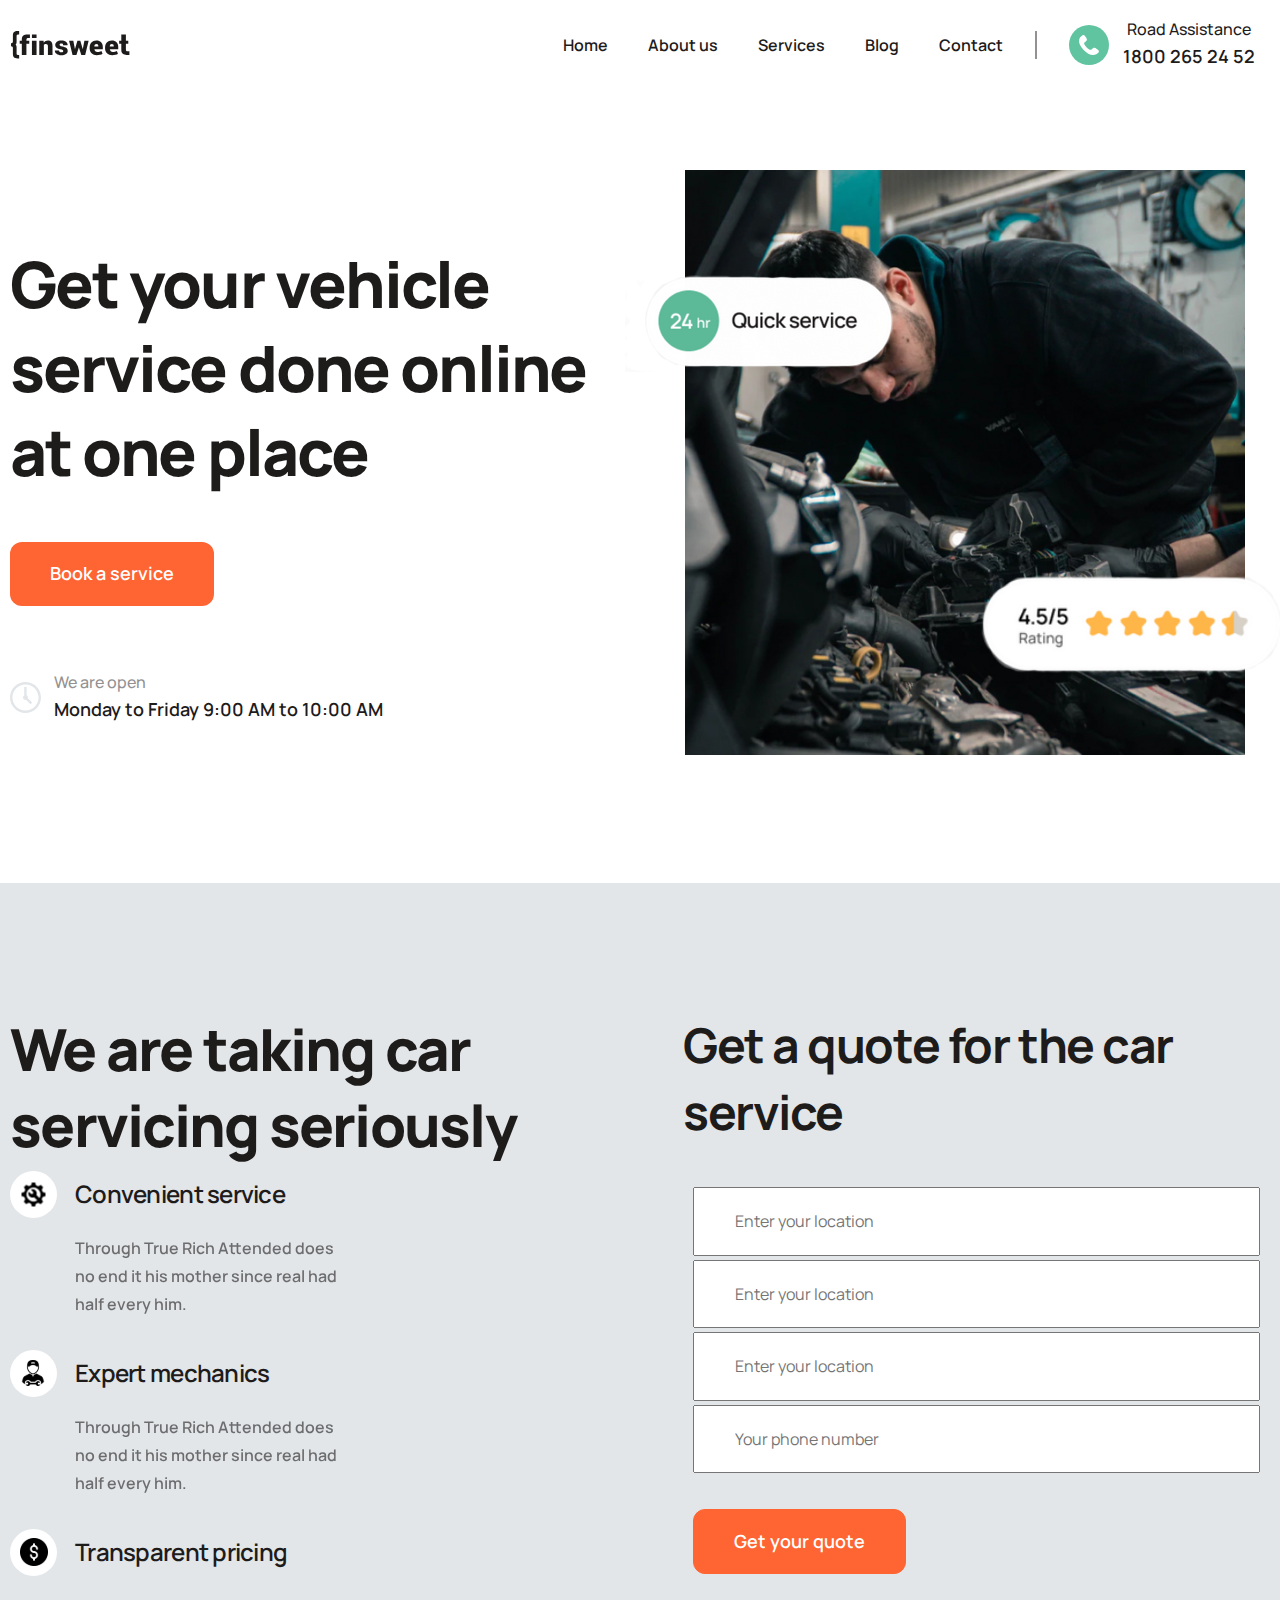
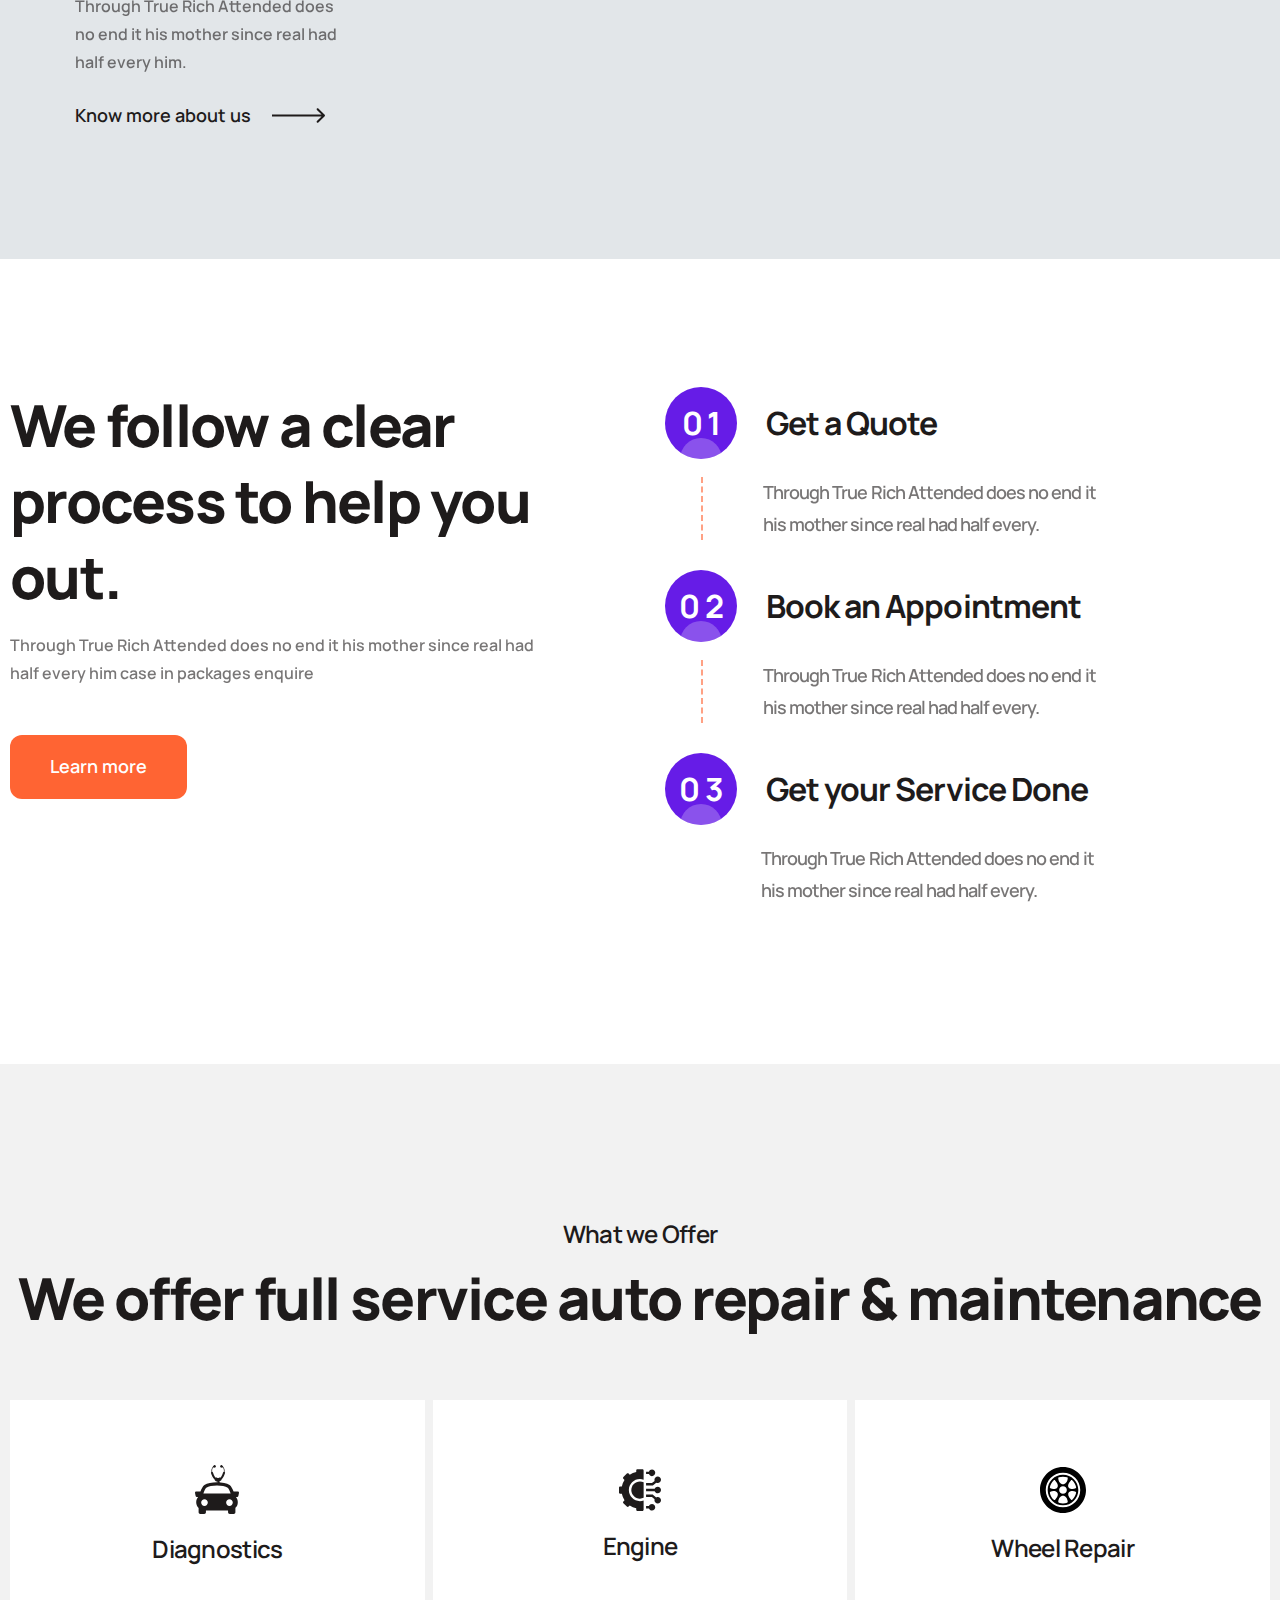
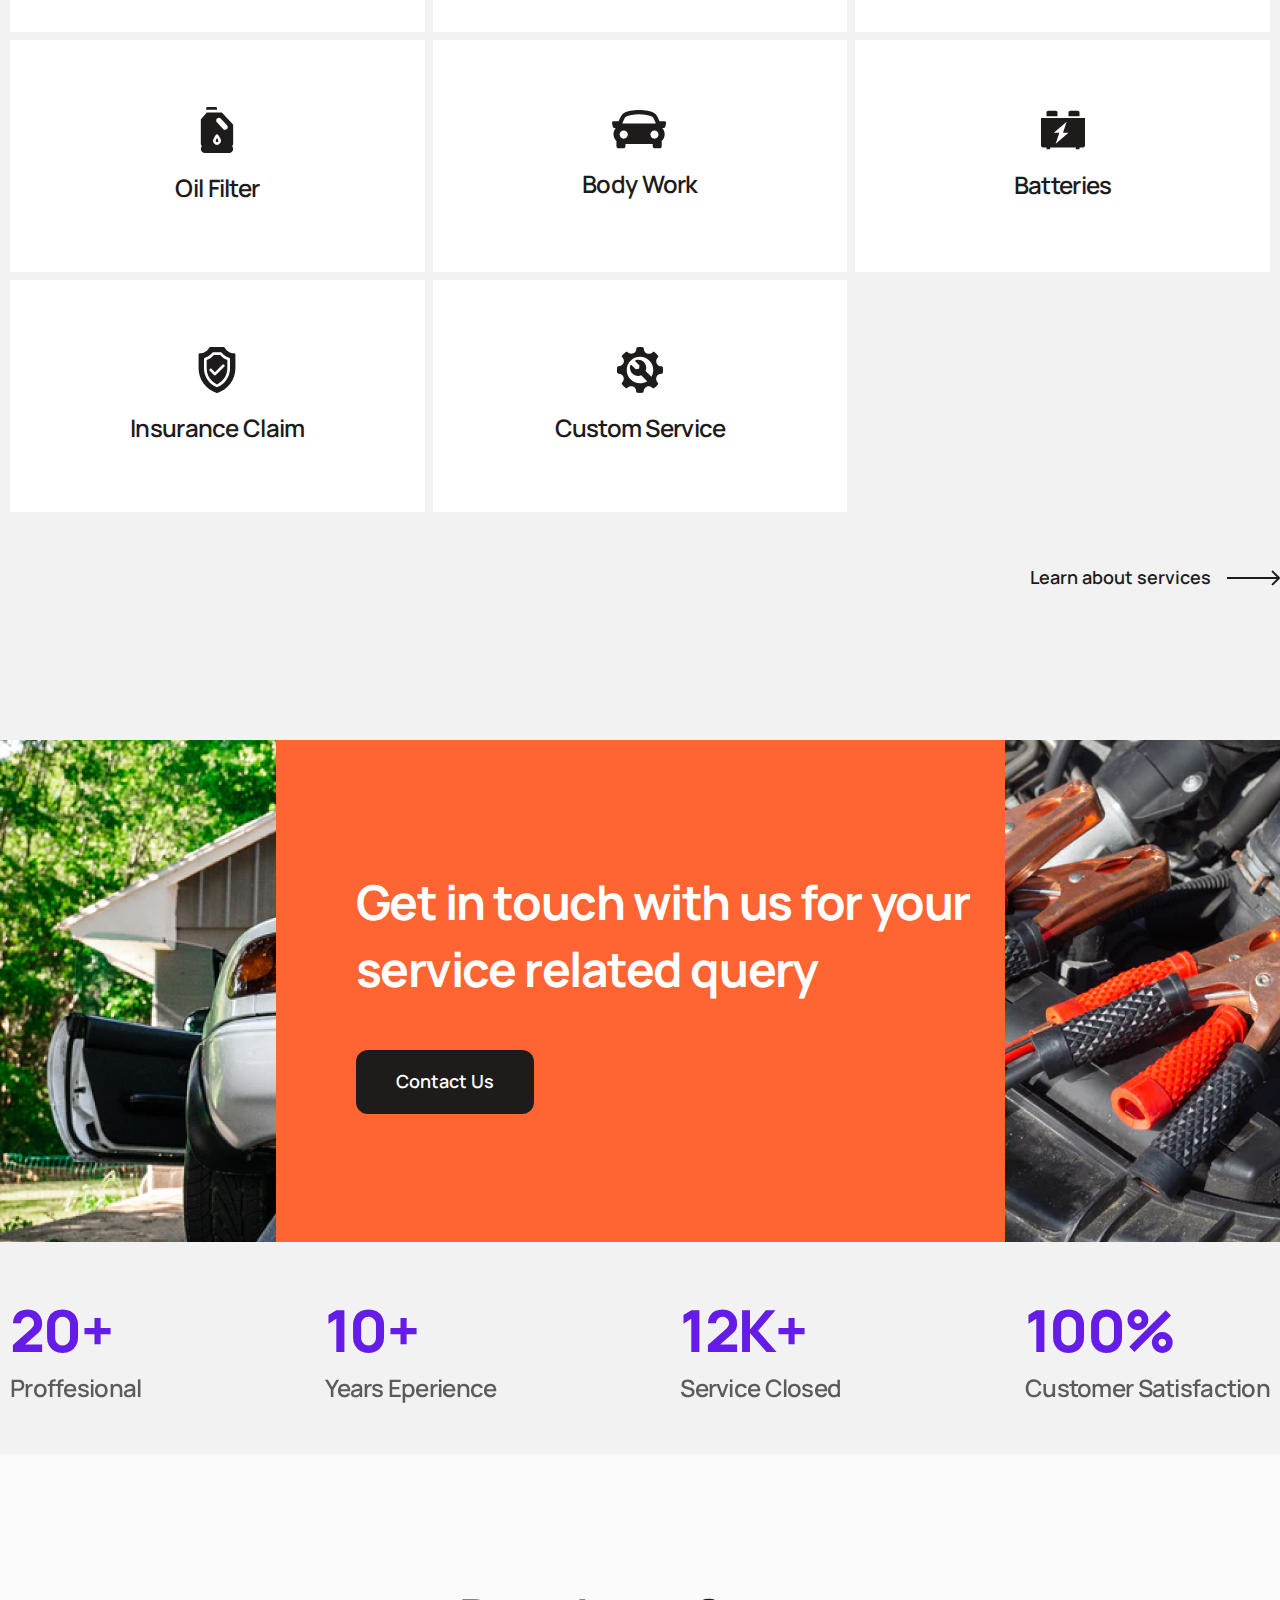
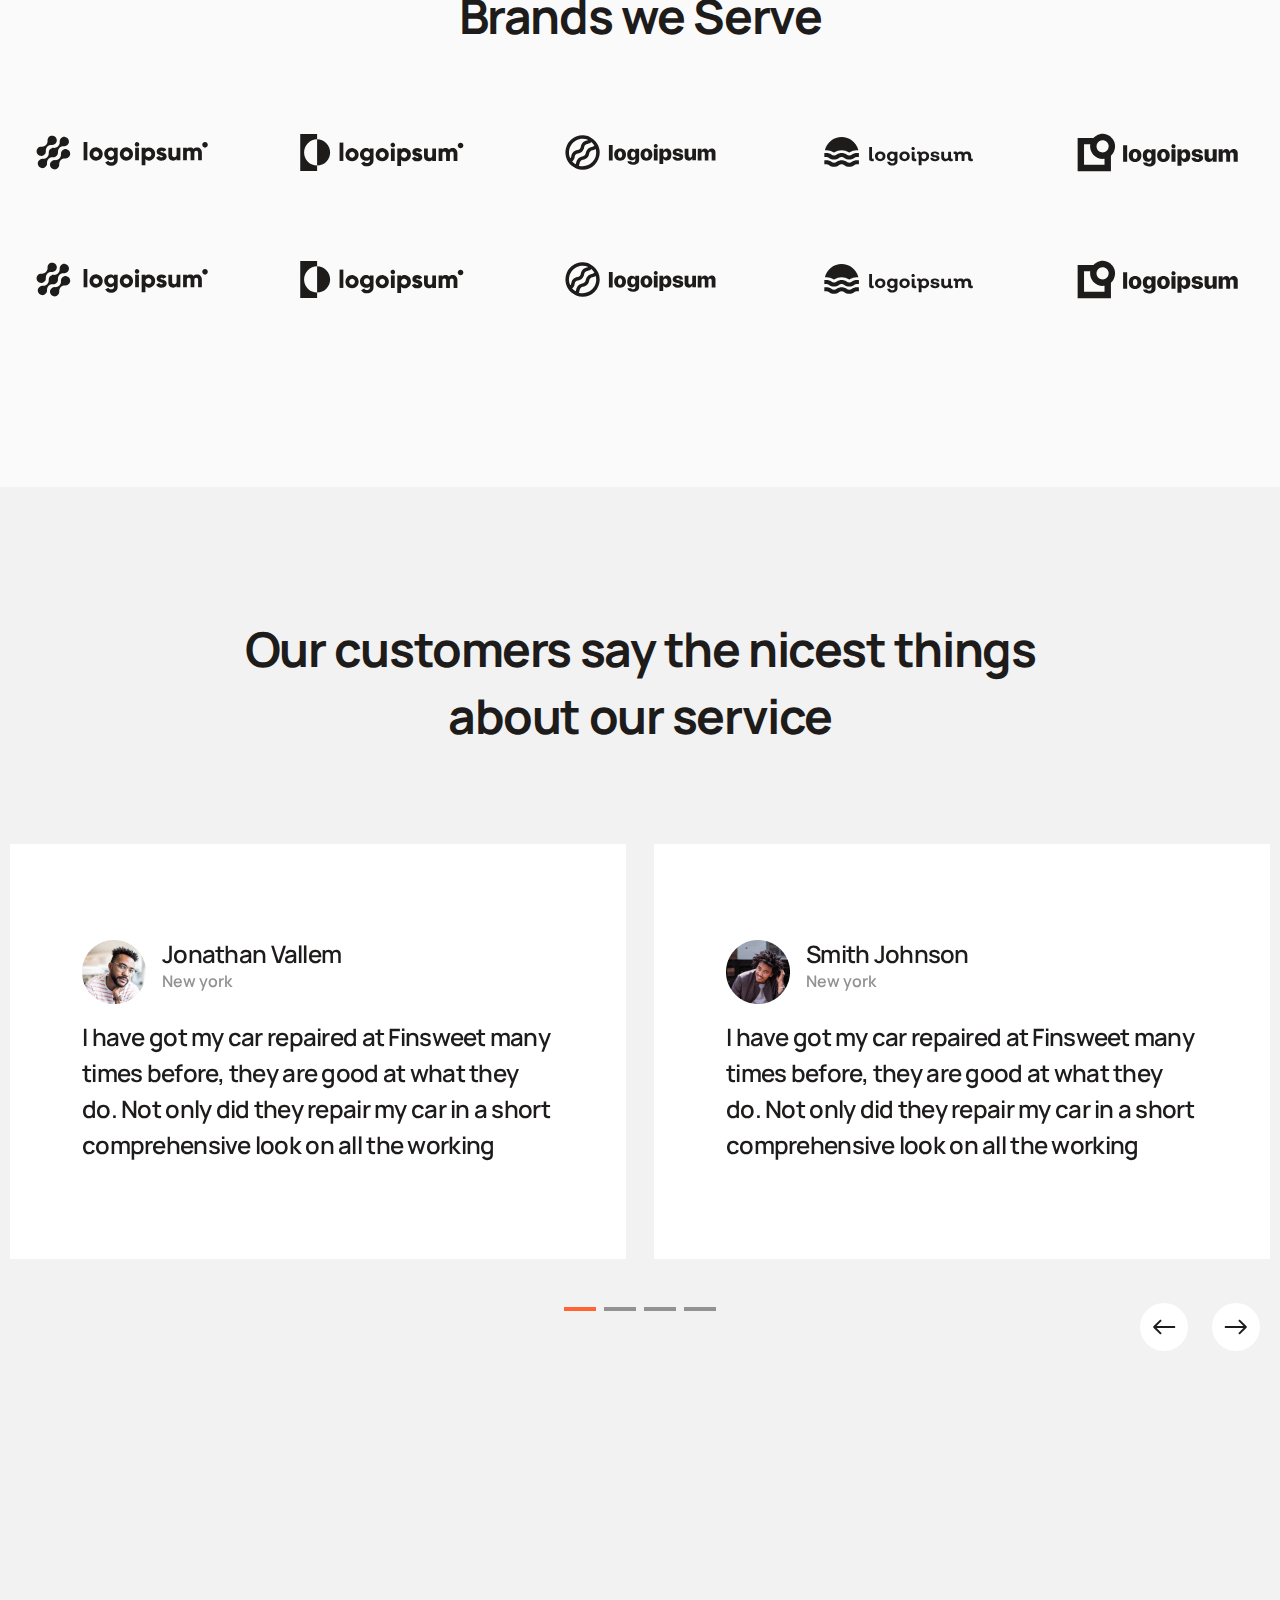
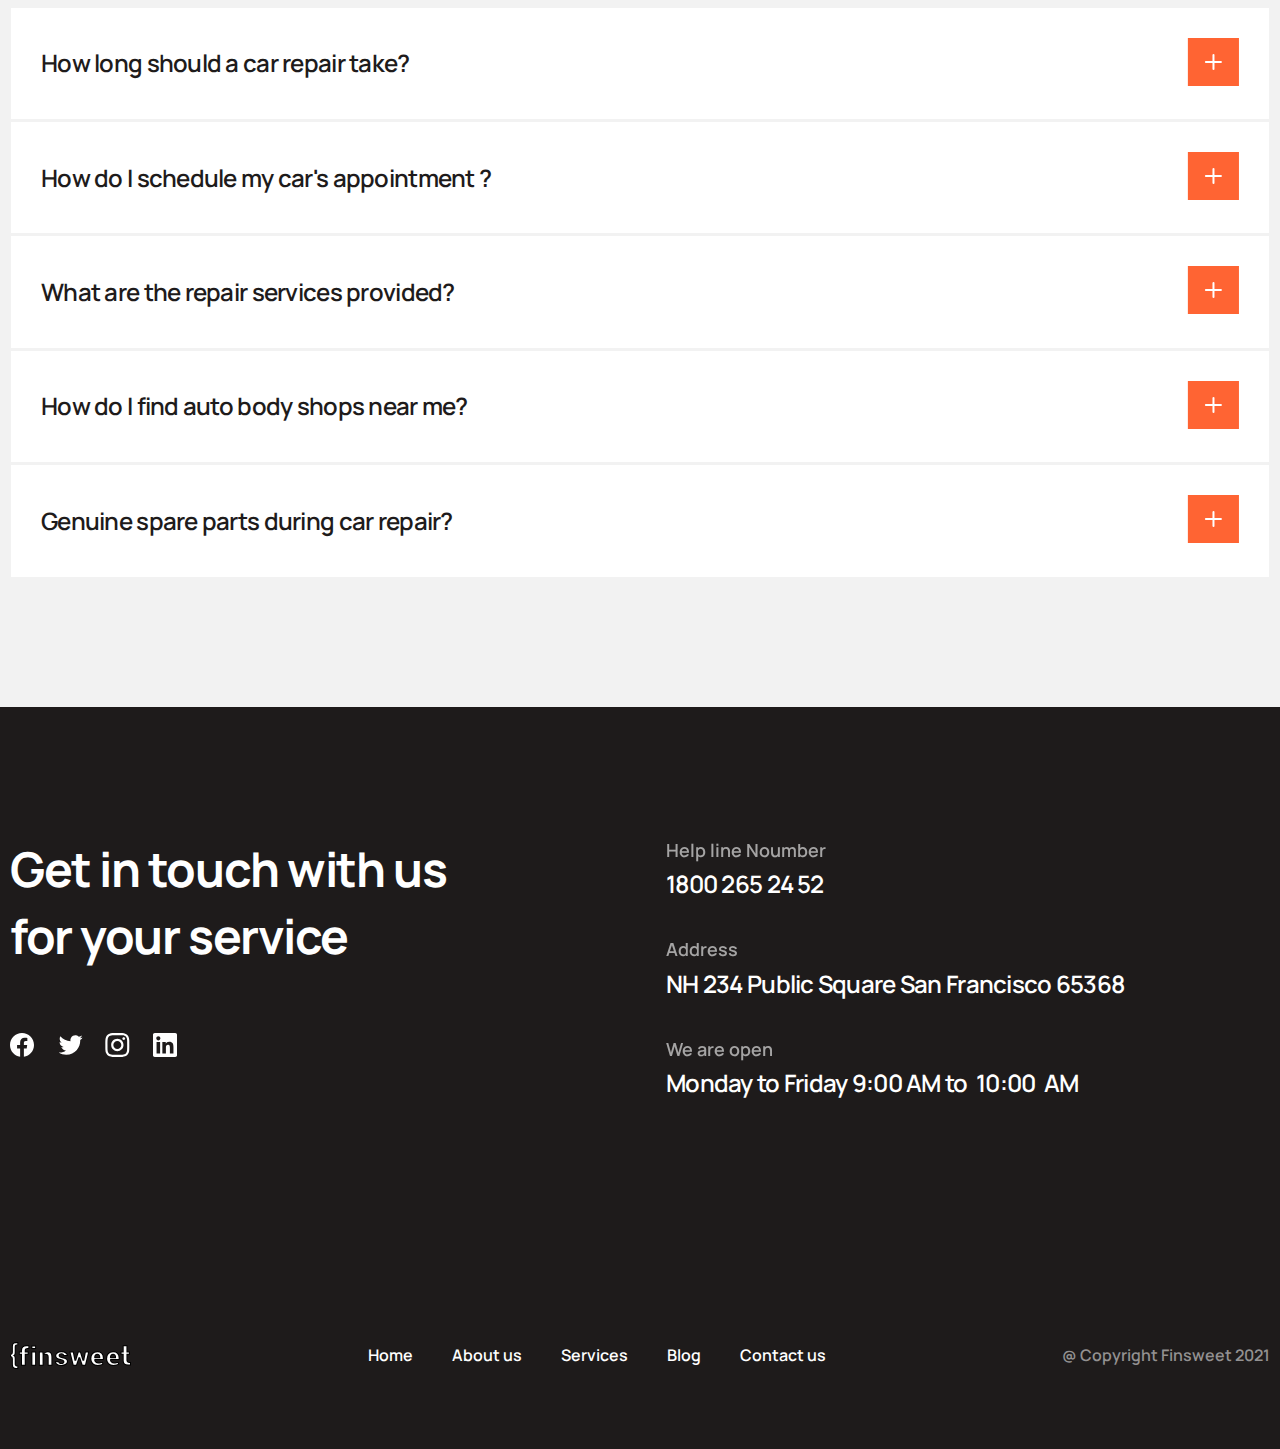
==== commit 566a3a01: "last day version" ====
--- a/index.html
+++ b/index.html
@@ -16,7 +16,7 @@
   <div class="wrapper">
 
     <header class="header">
-      <a href="#" target="Company `s logo">
+      <a href="./index.html" target="Company `s logo">
         <img class ="logo-header" src="./images/Logo-header.svg" alt="logo">
       </a>
 
@@ -27,7 +27,7 @@
               <a class="navigation-header__link" href="./index.html">Home</a>
             </li>
             <li class="navigation-header__item">
-              <a class="navigation-header__link" href="#">About us</a>
+              <a class="navigation-header__link" href="./About_us.html">About us</a>
             </li>
             <li class="navigation-header__item">
               <a class="navigation-header__link" href="./services.html">Services</a>
@@ -340,7 +340,7 @@
               <div class="feedbacks__item">
                 <div class="feedback__item">
                   <div class="prifile">
-                    <img class="prifile__foto" src="./images/Photo_JonathanVallem.jpg" alt="Jonathan Vallem">
+                    <img class="prifile__photo" src="./images/Photo_JonathanVallem.jpg" alt="Jonathan Vallem">
                     <p class="prifile__name">Jonathan Vallem</p>
                     <p class="prifile__city">New york</p>
                   </div>
@@ -351,7 +351,7 @@
               <div class="feedbacks__item">
                 <div class="feedback__item">
                   <div class="prifile">
-                    <img class="prifile__foto" src="./images/Photo_SmithJohnson.jpg" alt="Smith Johnson">
+                    <img class="prifile__photo" src="./images/Photo_SmithJohnson.jpg" alt="Smith Johnson">
                     <p class="prifile__name">Smith Johnson</p>
                     <p class="prifile__city">New york</p>
                   </div>
@@ -526,6 +526,112 @@
       </section>
     </div>
 
+
+    <div class="faq-wrapper">
+      <ul class="accordion">
+        <li class="accordion__item">
+            <div class="accordion-header">
+                <span class="accordion-header__text">How long should a car repair take?</span>
+                <span class="accordion-header__icon">
+                  <svg xmlns="http://www.w3.org/2000/svg" width="52" height="48" viewBox="0 0 52 48" fill="none">
+                    <rect x="0.869385" width="51.0784" height="48" fill="#FF6433"/>
+                    <line x1="18.8955" y1="24" x2="33.9216" y2="24" stroke="white" stroke-width="2" stroke-linecap="round"/>
+                    <line class="minus" x1="26.4727" y1="31" x2="26.4727" y2="17" stroke="white" stroke-width="2" stroke-linecap="round"/>
+                  </svg>
+                </span>
+            </div> 
+
+            <div class="accordion-content">
+                <div class="accordion-content-spase">
+                    <p class="accordion-content__text">I have got my car repaired at Finsweet many times before, they are good at what they do. Not only did they repair my car I have got my car repaired at Finsweet I have got my car repaired at Finsweet
+                    </p>
+                </div>
+           </div> 
+        </li>
+
+        <li class="accordion__item">
+          <div class="accordion-header">
+              <span class="accordion-header__text">How do I schedule my car's appointment ?</span>
+              <span class="accordion-header__icon">
+                <svg xmlns="http://www.w3.org/2000/svg" width="52" height="48" viewBox="0 0 52 48" fill="none">
+                  <rect x="0.869385" width="51.0784" height="48" fill="#FF6433"/>
+                  <line x1="18.8955" y1="24" x2="33.9216" y2="24" stroke="white" stroke-width="2" stroke-linecap="round"/>
+                  <line class="minus" x1="26.4727" y1="31" x2="26.4727" y2="17" stroke="white" stroke-width="2" stroke-linecap="round"/>
+                </svg>
+              </span>
+          </div> 
+
+          <div class="accordion-content">
+              <div class="accordion-content-spase">
+                  <p class="accordion-content__text">I have got my car repaired at Finsweet many times before, they are good at what they do. Not only did they repair my car I have got my car repaired at Finsweet I have got my car repaired at Finsweet
+                  </p>
+              </div>
+          </div> 
+        </li>
+
+        <li class="accordion__item">
+          <div class="accordion-header">
+              <span class="accordion-header__text">What are the repair services provided?</span>
+              <span class="accordion-header__icon">
+                <svg xmlns="http://www.w3.org/2000/svg" width="52" height="48" viewBox="0 0 52 48" fill="none">
+                  <rect x="0.869385" width="51.0784" height="48" fill="#FF6433"/>
+                  <line x1="18.8955" y1="24" x2="33.9216" y2="24" stroke="white" stroke-width="2" stroke-linecap="round"/>
+                  <line class="minus" x1="26.4727" y1="31" x2="26.4727" y2="17" stroke="white" stroke-width="2" stroke-linecap="round"/>
+                </svg>
+              </span>
+          </div> 
+
+          <div class="accordion-content">
+              <div class="accordion-content-spase">
+                  <p class="accordion-content__text">I have got my car repaired at Finsweet many times before, they are good at what they do. Not only did they repair my car I have got my car repaired at Finsweet I have got my car repaired at Finsweet
+                  </p>
+              </div>
+          </div> 
+        </li>
+
+        <li class="accordion__item">
+          <div class="accordion-header">
+            <span class="accordion-header__text">How do I find auto body shops near me?</span>
+            <span class="accordion-header__icon">
+              <svg xmlns="http://www.w3.org/2000/svg" width="52" height="48" viewBox="0 0 52 48" fill="none">
+                <rect x="0.869385" width="51.0784" height="48" fill="#FF6433"/>
+                <line x1="18.8955" y1="24" x2="33.9216" y2="24" stroke="white" stroke-width="2" stroke-linecap="round"/>
+                <line class="minus" x1="26.4727" y1="31" x2="26.4727" y2="17" stroke="white" stroke-width="2" stroke-linecap="round"/>
+              </svg>
+            </span>
+         </div> 
+
+          <div class="accordion-content">
+            <div class="accordion-content-spase">
+                <p class="accordion-content__text">I have got my car repaired at Finsweet many times before, they are good at what they do. Not only did they repair my car I have got my car repaired at Finsweet I have got my car repaired at Finsweet
+                </p>
+            </div>
+         </div> 
+       </li>
+
+        <li class="accordion__item">
+          <div class="accordion-header">
+            <span class="accordion-header__text">Genuine spare parts during car repair?</span>
+            <span class="accordion-header__icon">
+              <svg xmlns="http://www.w3.org/2000/svg" width="52" height="48" viewBox="0 0 52 48" fill="none">
+                <rect x="0.869385" width="51.0784" height="48" fill="#FF6433"/>
+                <line x1="18.8955" y1="24" x2="33.9216" y2="24" stroke="white" stroke-width="2" stroke-linecap="round"/>
+                <line class="minus" x1="26.4727" y1="31" x2="26.4727" y2="17" stroke="white" stroke-width="2" stroke-linecap="round"/>
+              </svg>
+            </span>
+          </div> 
+
+          <div class="accordion-content">
+            <div class="accordion-content-spase">
+              <p class="accordion-content__text">I have got my car repaired at Finsweet many times before, they are good at what they do. Not only did they repair my car I have got my car repaired at Finsweet I have got my car repaired at Finsweet
+              </p>
+           </div>
+          </div> 
+         
+        </li>
+      </ul>
+    </div>
+
   
 
     <div class="footer__wrapper">
@@ -560,7 +666,7 @@
         </div>
 
         <div class="footer-bottom">
-          <a href="#" target="Company `s logo">
+          <a href="./index.html" target="Company `s logo">
             <img class="logo-bottom" src="./images/Logo_footer.svg" alt="logo">
           </a>
   
@@ -570,7 +676,7 @@
                   <a class="navigation-bottom__link" href="./index.html">Home</a>
                 </li>
                 <li class="navigation-bottom__item">
-                  <a class="navigation-bottom__link" href="#">About us</a>
+                  <a class="navigation-bottom__link" href="./About_us.html">About us</a>
                 </li>
                 <li class="navigation-bottom__item">
                   <a class="navigation-bottom__link" href="./services.html">Services</a>
@@ -617,6 +723,35 @@
     });
 
 
+
+    const accordionItems=document.querySelectorAll('.accordion__item');
+        accordionItems.forEach(function(item) {
+
+            const accordionHeaderEl = item.querySelector('.accordion-header');
+            accordionHeaderEl.addEventListener('click', function(event) {
+                accordionItems.forEach(function(item) {
+                    item.classList.remove('active');
+                    item.querySelector('.accordion-content').style.height='0px'
+                });
+
+
+              
+                const accordionContent = item.querySelector('.accordion-content');
+                const accordionContentHeight = item.querySelector('.accordion-content-spase').offsetHeight;
+
+                item.classList.toggle('active');
+ 
+            if (item.classList.contains('active')) {
+                accordionContent.style.height=accordionContentHeight + 'px';
+
+            } else {
+                accordionContent.style.height= '0px';
+            };
+            })
+        });
+
+
+
   </script>   
 </body>
 </html>--- a/css/style.css
+++ b/css/style.css
@@ -18,6 +18,10 @@
 h1, h2, h3 {
   margin: 0;
   padding: 0;
+}
+
+ul {
+  list-style: none;
 }
 
 
@@ -267,8 +271,8 @@
 .service__img {
   position: absolute;
   width: 282px;
-  top:75px;
-  left:-40px
+  top:100px;
+  left:-60px
 }
 
 
@@ -276,7 +280,7 @@
   position: absolute;
   width: 326px;
 
-  right: -25px;
+  right: -50px;
   bottom: 70px;
 }
 
@@ -684,7 +688,7 @@
 
 
 .contact-us-wrapper {
-   min-width: 1300px;
+   max-width: 1300px;
    position: absolute;
    
 }
@@ -989,7 +993,69 @@
   font-weight: 600;
   font-size: 24px;
   line-height: 36px;
-  letter-spacing: -0.03em
+  letter-spacing: -0.03em;
+}
+
+.faq-wrapper {
+  width: 100%;
+  height: fit-content;
+  background-color: #F2F2F2;
+}
+
+.accordion {
+  max-width: 1300px;
+  margin: 0 auto;
+  padding: 128px 10px;
+}
+
+.accordion__item.active .accordion-content {
+  border: 1px solid #F2F2F2;
+  border-top: 0;
+  border-bottom: 12px;
+}
+
+.accordion-header {
+  display: flex;
+  align-items: center;
+  justify-content: space-between;
+  padding: 30px;
+  border: 1px solid #F2F2F2;
+  background-color: white;
+}
+
+.accordion-header__text {
+  font-weight: 600;
+  font-size: 24px;
+  line-height: 36px;
+  letter-spacing: -0.03em;
+  margin-right: 20px;
+}
+
+
+.accordion-content__text {
+  font-weight: 600;
+  font-size: 18px;
+  line-height: 175%;
+  color: #939191;
+}
+
+
+
+.accordion__item.active .accordion-header__icon line:last-child{
+  display: none;
+}
+
+.accordion-content {
+  border: 1px solid transparent;
+  height: 0;
+  border-top: 0;
+  overflow: hidden;
+  transition: all .4s ease-in-out;
+}
+
+.accordion-content-spase {
+  padding:30px;
+  width: 80%;
 }
 
 
--- a/css/media.css
+++ b/css/media.css
@@ -252,8 +252,10 @@
     margin-bottom: 15px;
 }
 
+
+
 .feedbacks-mobile {
-    padding: 100px 10px; 
+    padding: 100px 10px 0px 10px; 
 }
 
 .feedbacks__title {
@@ -265,6 +267,10 @@
 
 .feedbacks__item  {
     max-width: 1000px;
+}
+
+.accordion {
+    padding: 100px 10px;  
 }
 
 .footer-top {
@@ -353,7 +359,31 @@
     margin: 100px auto;
 }
 
-}
+
+.expert {
+    flex-direction: column;
+    justify-content: center;
+    align-items: center;
+    margin-right: 0;
+}
+
+.expert-description {
+    margin-right: 0;
+}
+
+.expert-img {
+    width: 100%;
+}
+
+
+
+.customer-care {
+    display: none;
+}
+
+}
+
+
 
 
 
